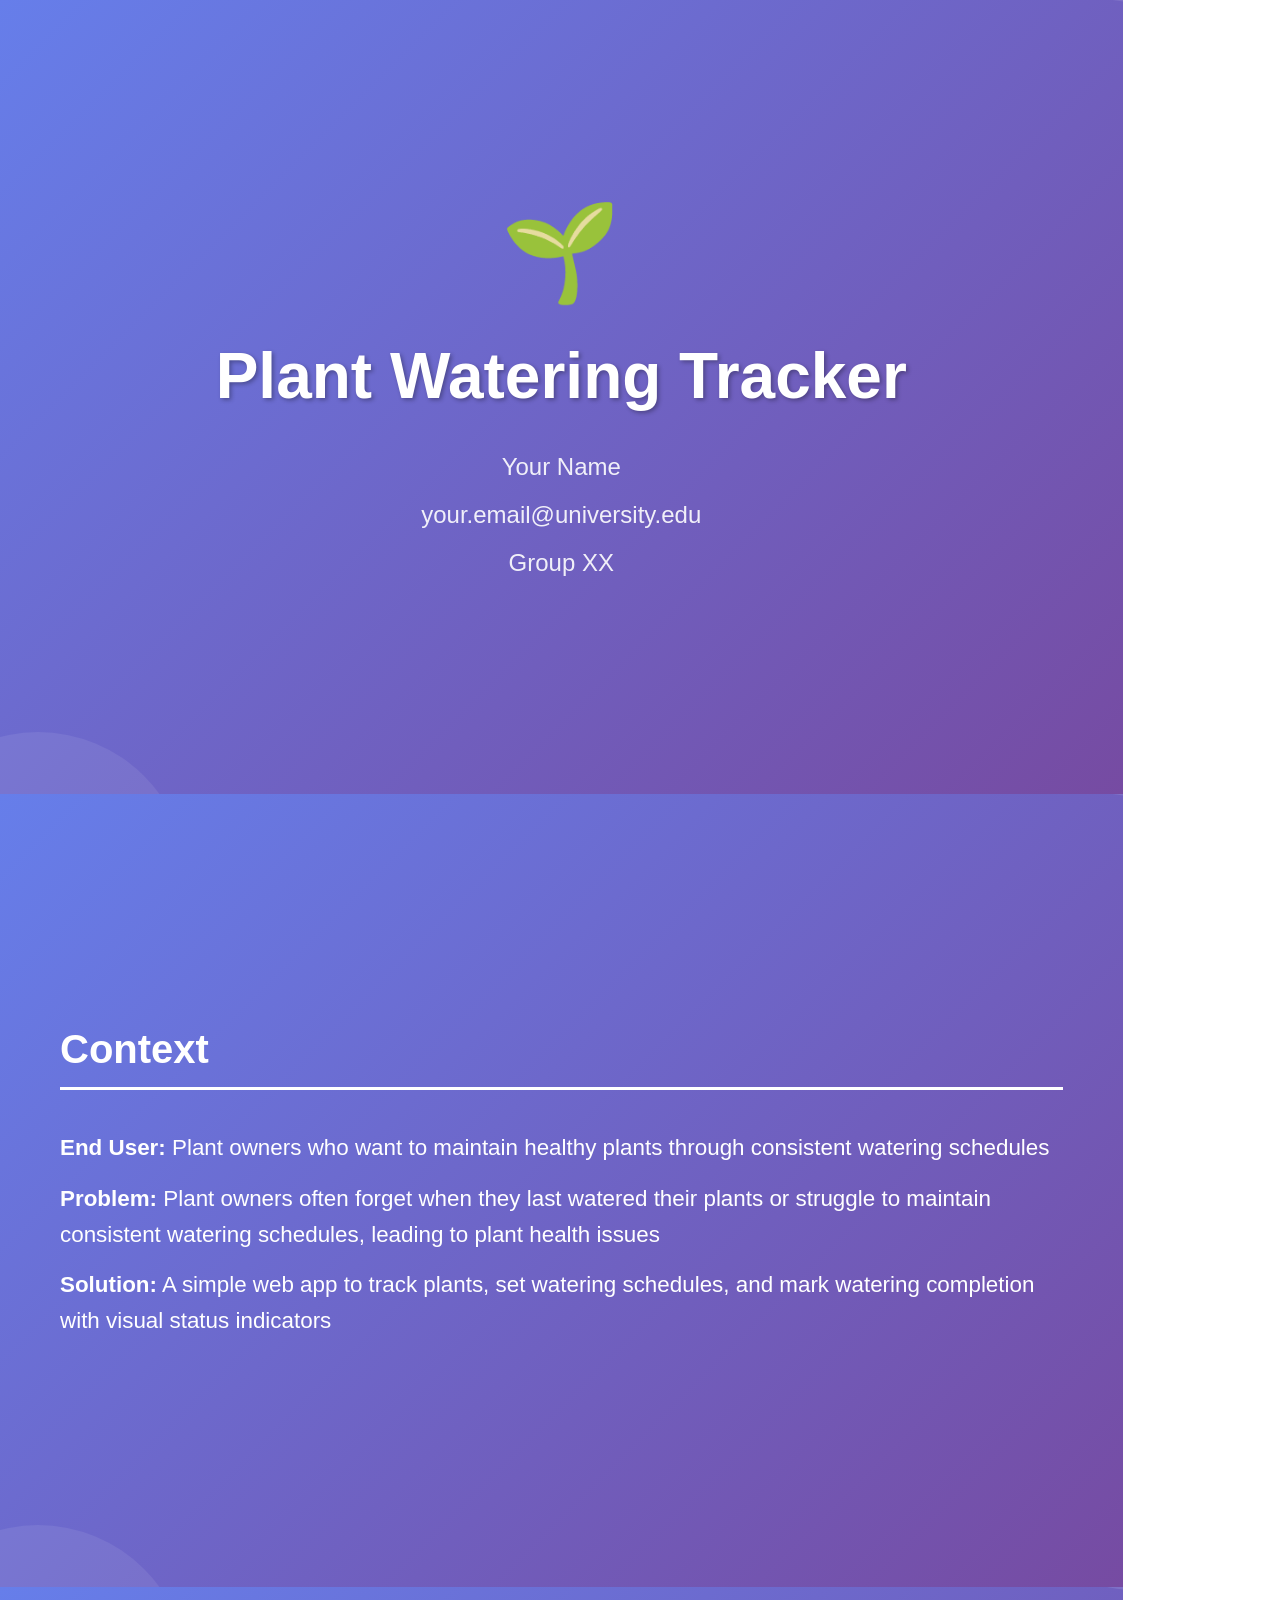
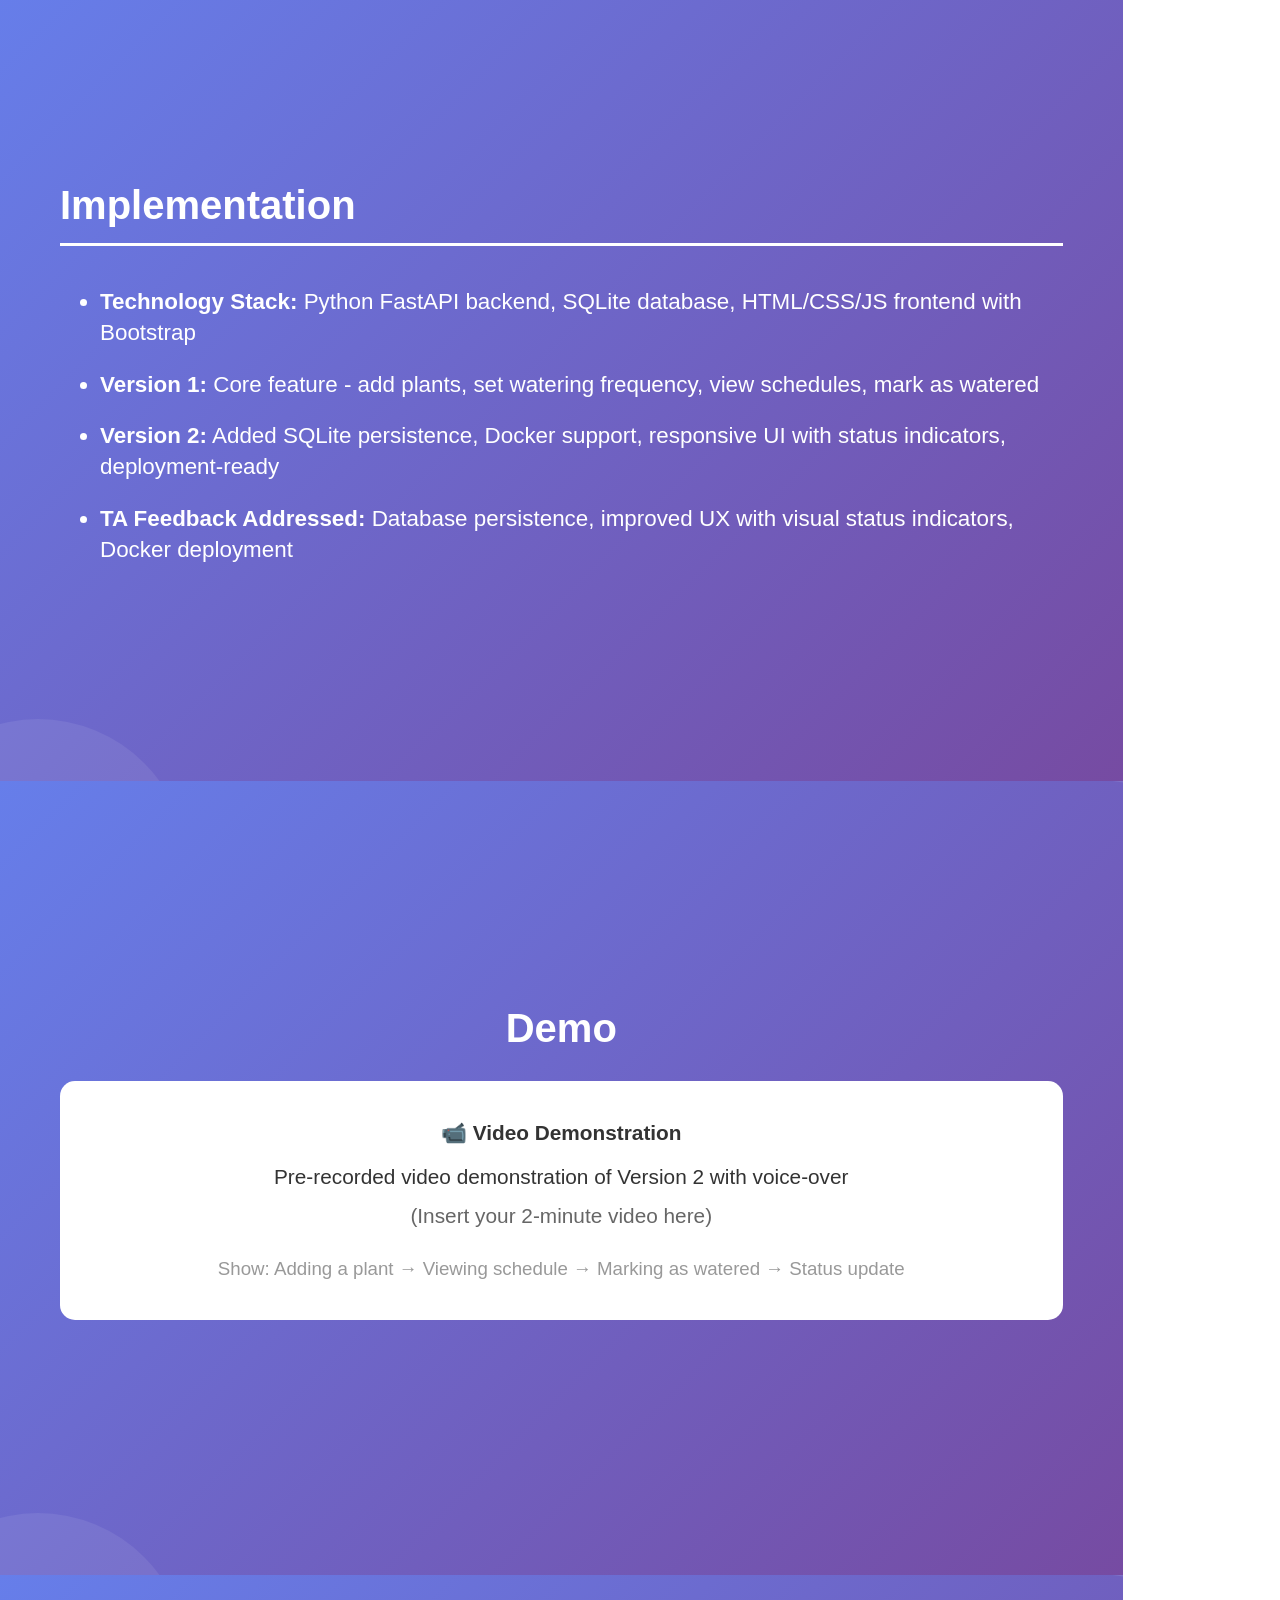
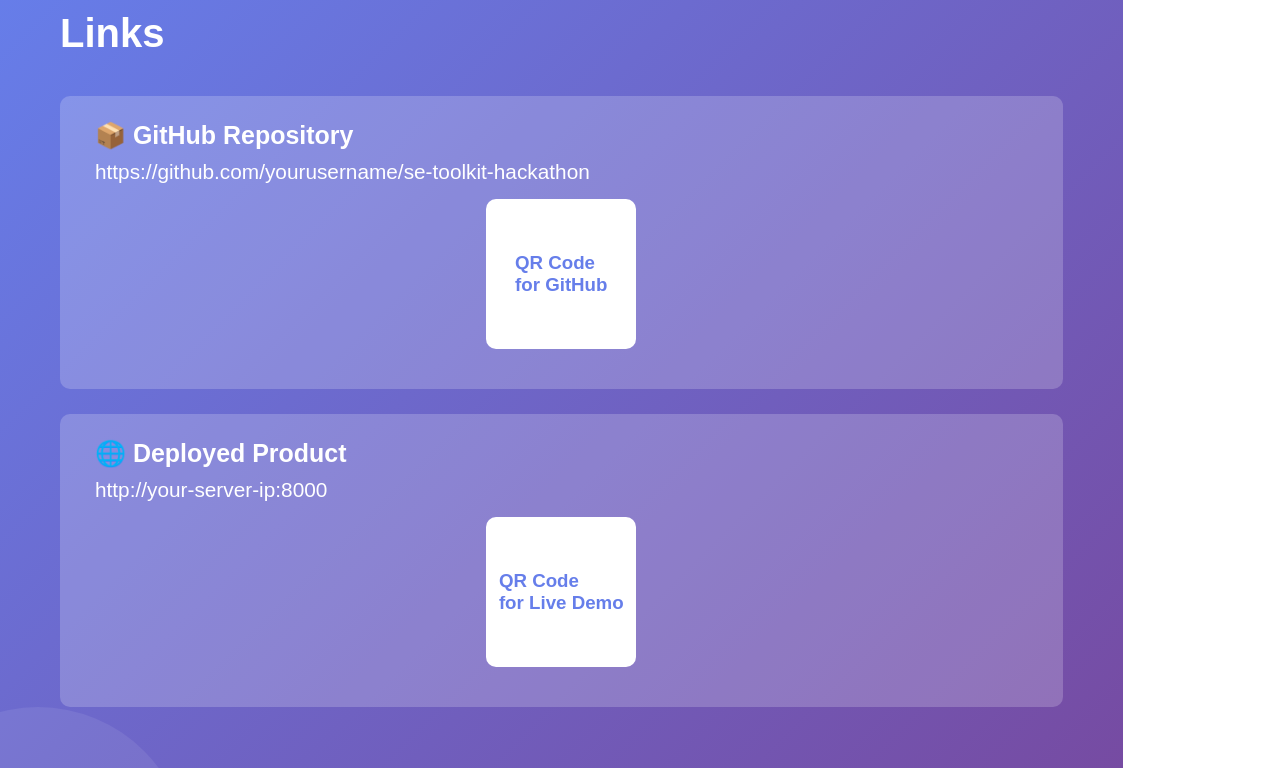
==== presentation.html @ 10abbf1f "Add Docker deployment and update README Co-authored-by: Qwen-Coder <qwen-coder@alibabacloud.com>" ====
<!DOCTYPE html>
<html lang="en">
<head>
    <meta charset="UTF-8">
    <meta name="viewport" content="width=device-width, initial-scale=1.0">
    <title>Plant Watering Tracker - Presentation</title>
    <style>
        * {
            margin: 0;
            padding: 0;
            box-sizing: border-box;
        }
        
        body {
            font-family: 'Segoe UI', Tahoma, Geneva, Verdana, sans-serif;
        }
        
        .slide {
            width: 297mm;
            height: 210mm;
            padding: 60px;
            page-break-after: always;
            display: flex;
            flex-direction: column;
            justify-content: center;
            background: linear-gradient(135deg, #667eea 0%, #764ba2 100%);
            color: white;
            position: relative;
            overflow: hidden;
        }
        
        .slide::before {
            content: '';
            position: absolute;
            top: -50%;
            right: -20%;
            width: 400px;
            height: 400px;
            background: rgba(255, 255, 255, 0.1);
            border-radius: 50%;
        }
        
        .slide::after {
            content: '';
            position: absolute;
            bottom: -30%;
            left: -10%;
            width: 300px;
            height: 300px;
            background: rgba(255, 255, 255, 0.08);
            border-radius: 50%;
        }
        
        .slide-content {
            position: relative;
            z-index: 1;
        }
        
        .title-slide {
            text-align: center;
        }
        
        .title-slide h1 {
            font-size: 4em;
            margin-bottom: 40px;
            text-shadow: 2px 2px 4px rgba(0,0,0,0.3);
        }
        
        .title-slide .icon {
            font-size: 6em;
            margin-bottom: 30px;
        }
        
        .title-slide .info {
            font-size: 1.5em;
            margin: 20px 0;
            opacity: 0.9;
        }
        
        .content-slide h2 {
            font-size: 2.5em;
            margin-bottom: 40px;
            border-bottom: 3px solid white;
            padding-bottom: 15px;
        }
        
        .content-slide ul {
            font-size: 1.4em;
            margin-left: 40px;
        }
        
        .content-slide li {
            margin: 20px 0;
            line-height: 1.4;
        }
        
        .content-slide p {
            font-size: 1.4em;
            margin: 15px 0;
            line-height: 1.6;
        }
        
        .demo-slide {
            text-align: center;
        }
        
        .demo-slide h2 {
            font-size: 2.5em;
            margin-bottom: 30px;
        }
        
        .demo-slide .demo-box {
            background: white;
            color: #333;
            padding: 40px;
            border-radius: 15px;
            margin: 30px 0;
            font-size: 1.3em;
        }
        
        .links-slide h2 {
            font-size: 2.5em;
            margin-bottom: 40px;
        }
        
        .link-item {
            background: rgba(255, 255, 255, 0.2);
            padding: 25px 35px;
            margin: 25px 0;
            border-radius: 10px;
            font-size: 1.3em;
        }
        
        .link-item strong {
            display: block;
            margin-bottom: 10px;
            font-size: 1.2em;
        }
        
        .qr-placeholder {
            width: 150px;
            height: 150px;
            background: white;
            margin: 15px auto;
            border-radius: 10px;
            display: flex;
            align-items: center;
            justify-content: center;
            color: #667eea;
            font-weight: bold;
            font-size: 0.9em;
        }
        
        @media print {
            .slide {
                page-break-after: always;
            }
        }
    </style>
</head>
<body>
    <!-- Slide 1: Title -->
    <div class="slide title-slide">
        <div class="slide-content">
            <div class="icon">🌱</div>
            <h1>Plant Watering Tracker</h1>
            <div class="info">Your Name</div>
            <div class="info">your.email@university.edu</div>
            <div class="info">Group XX</div>
        </div>
    </div>

    <!-- Slide 2: Context -->
    <div class="slide content-slide">
        <div class="slide-content">
            <h2>Context</h2>
            <p><strong>End User:</strong> Plant owners who want to maintain healthy plants through consistent watering schedules</p>
            <p><strong>Problem:</strong> Plant owners often forget when they last watered their plants or struggle to maintain consistent watering schedules, leading to plant health issues</p>
            <p><strong>Solution:</strong> A simple web app to track plants, set watering schedules, and mark watering completion with visual status indicators</p>
        </div>
    </div>

    <!-- Slide 3: Implementation -->
    <div class="slide content-slide">
        <div class="slide-content">
            <h2>Implementation</h2>
            <ul>
                <li><strong>Technology Stack:</strong> Python FastAPI backend, SQLite database, HTML/CSS/JS frontend with Bootstrap</li>
                <li><strong>Version 1:</strong> Core feature - add plants, set watering frequency, view schedules, mark as watered</li>
                <li><strong>Version 2:</strong> Added SQLite persistence, Docker support, responsive UI with status indicators, deployment-ready</li>
                <li><strong>TA Feedback Addressed:</strong> Database persistence, improved UX with visual status indicators, Docker deployment</li>
            </ul>
        </div>
    </div>

    <!-- Slide 4: Demo -->
    <div class="slide demo-slide">
        <div class="slide-content">
            <h2>Demo</h2>
            <div class="demo-box">
                <p><strong>📹 Video Demonstration</strong></p>
                <p style="margin-top: 20px;">Pre-recorded video demonstration of Version 2 with voice-over</p>
                <p style="margin-top: 15px; color: #666;">(Insert your 2-minute video here)</p>
                <p style="margin-top: 30px; font-size: 0.9em; color: #999;">Show: Adding a plant → Viewing schedule → Marking as watered → Status update</p>
            </div>
        </div>
    </div>

    <!-- Slide 5: Links -->
    <div class="slide links-slide">
        <div class="slide-content">
            <h2>Links</h2>
            <div class="link-item">
                <strong>📦 GitHub Repository</strong>
                <p>https://github.com/yourusername/se-toolkit-hackathon</p>
                <div class="qr-placeholder">QR Code<br>for GitHub</div>
            </div>
            <div class="link-item">
                <strong>🌐 Deployed Product</strong>
                <p>http://your-server-ip:8000</p>
                <div class="qr-placeholder">QR Code<br>for Live Demo</div>
            </div>
        </div>
    </div>

    <script>
        // Print instructions
        console.log('To create PDF: Press Ctrl+P (or Cmd+P on Mac) and select "Save as PDF" as the destination');
    </script>
</body>
</html>
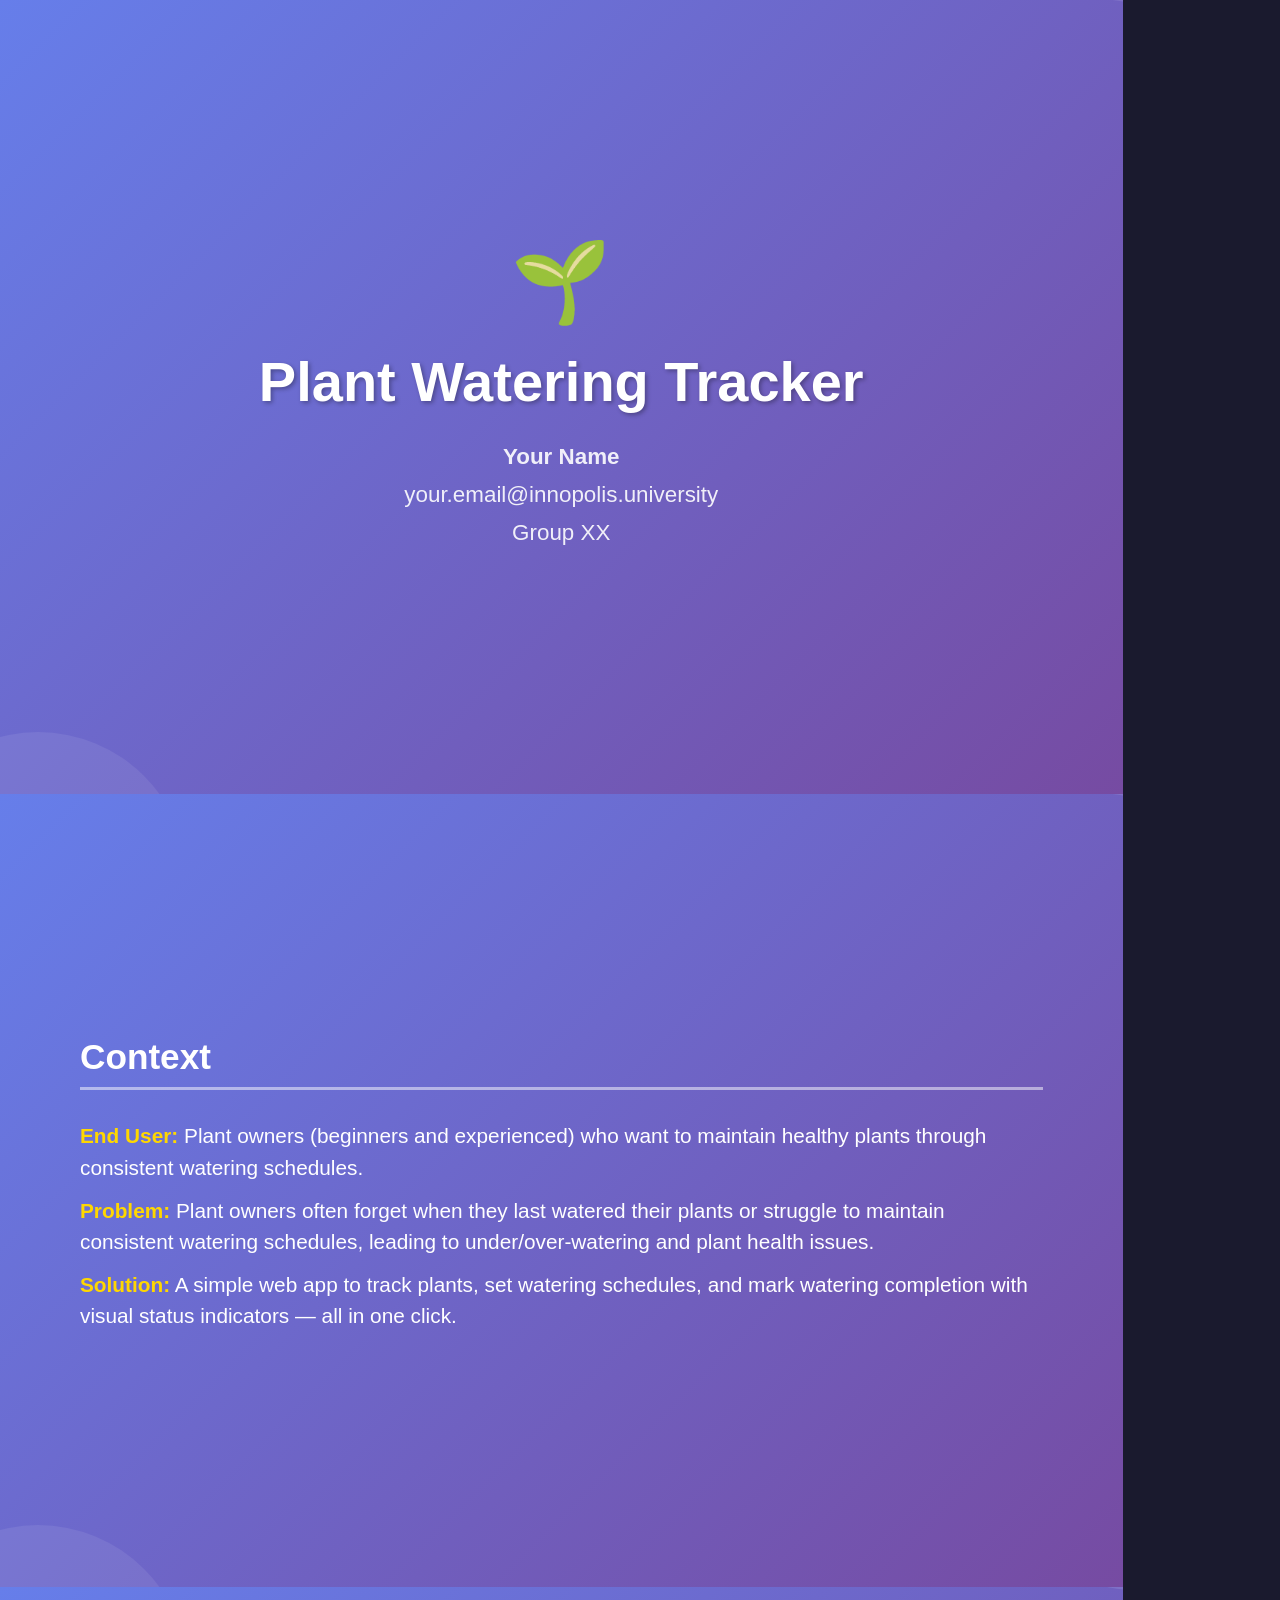
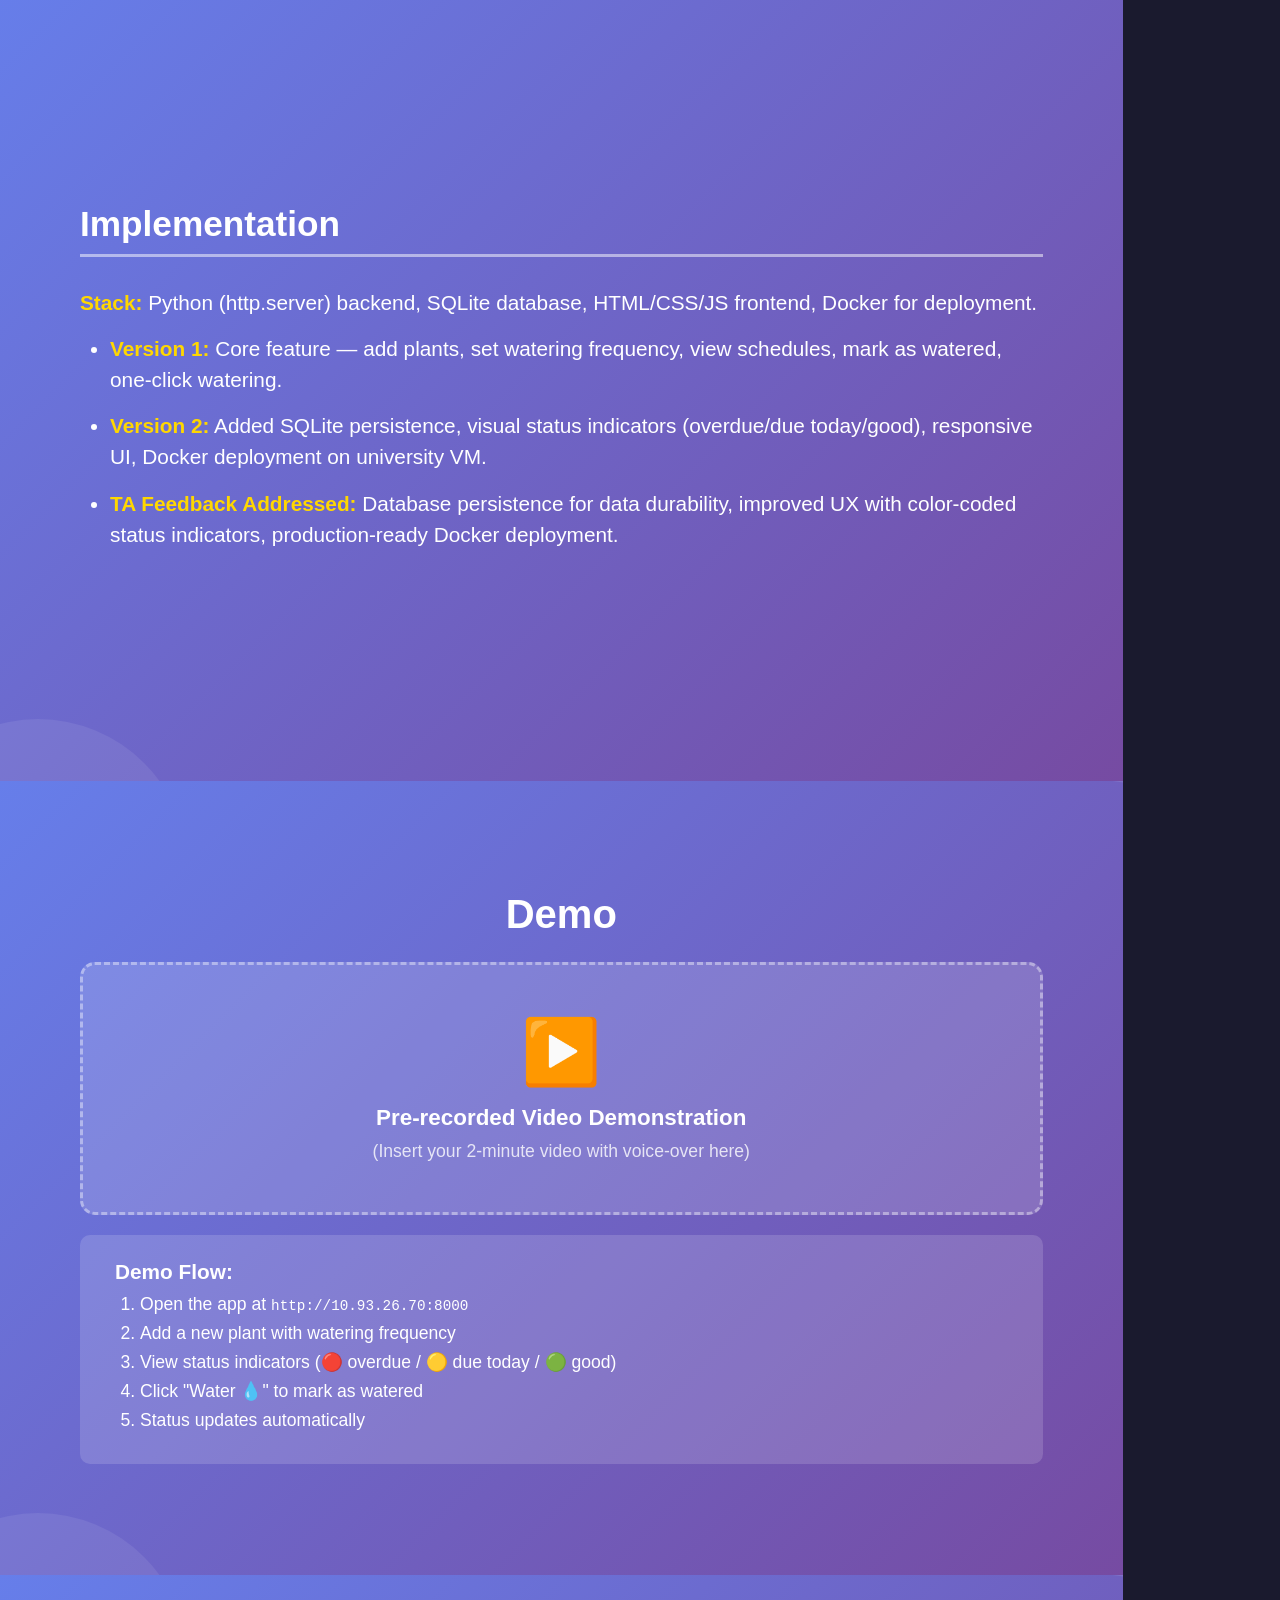
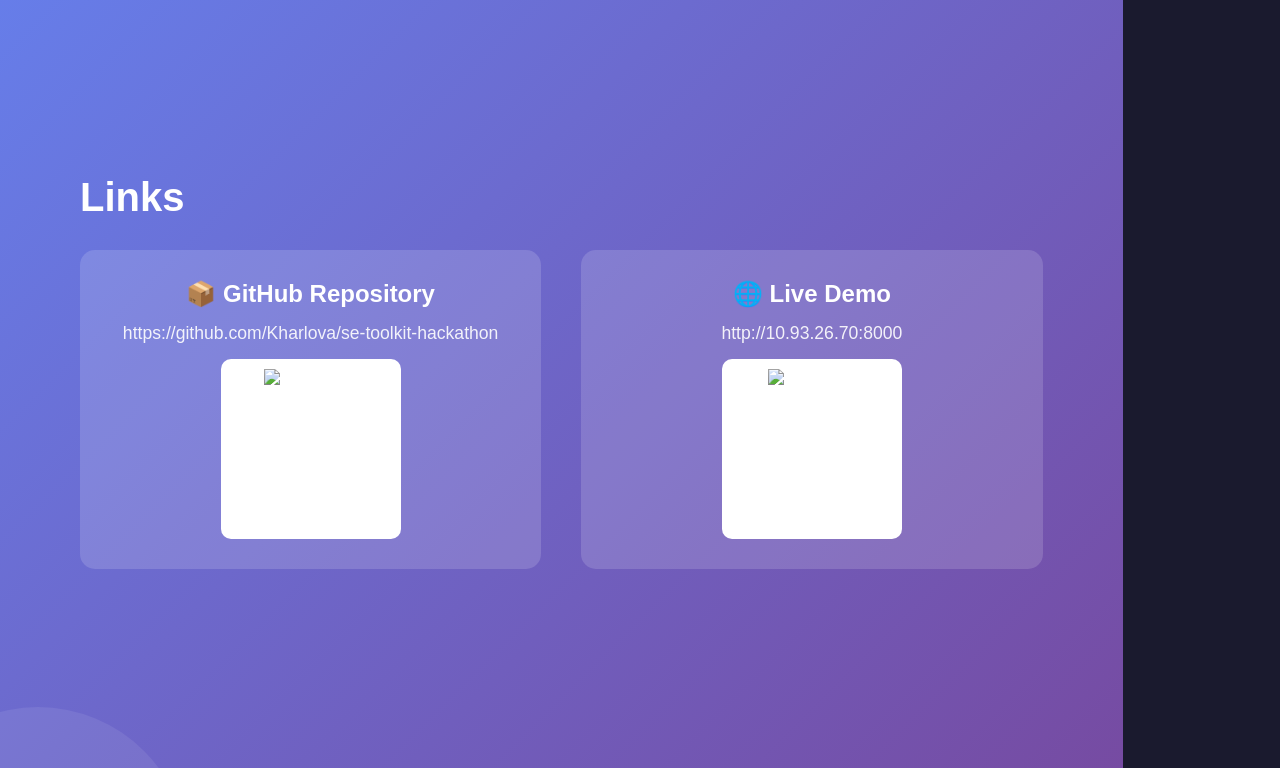
==== commit 6b84e3e7: "Update presentation: add real links, QR codes, improved content Co-authored-by: Qwen-Coder <qwen-cod" ====
--- a/presentation.html
+++ b/presentation.html
@@ -10,15 +10,16 @@
             padding: 0;
             box-sizing: border-box;
         }
-        
+
         body {
             font-family: 'Segoe UI', Tahoma, Geneva, Verdana, sans-serif;
-        }
-        
+            background: #1a1a2e;
+        }
+
         .slide {
             width: 297mm;
             height: 210mm;
-            padding: 60px;
+            padding: 60px 80px;
             page-break-after: always;
             display: flex;
             flex-direction: column;
@@ -28,7 +29,7 @@
             position: relative;
             overflow: hidden;
         }
-        
+
         .slide::before {
             content: '';
             position: absolute;
@@ -39,7 +40,7 @@
             background: rgba(255, 255, 255, 0.1);
             border-radius: 50%;
         }
-        
+
         .slide::after {
             content: '';
             position: absolute;
@@ -50,110 +51,158 @@
             background: rgba(255, 255, 255, 0.08);
             border-radius: 50%;
         }
-        
+
         .slide-content {
             position: relative;
             z-index: 1;
         }
-        
+
+        /* Slide 1: Title */
         .title-slide {
             text-align: center;
         }
-        
+
+        .title-slide .icon {
+            font-size: 5em;
+            margin-bottom: 20px;
+        }
+
         .title-slide h1 {
-            font-size: 4em;
-            margin-bottom: 40px;
+            font-size: 3.5em;
+            margin-bottom: 30px;
             text-shadow: 2px 2px 4px rgba(0,0,0,0.3);
         }
-        
-        .title-slide .icon {
-            font-size: 6em;
+
+        .title-slide .info {
+            font-size: 1.4em;
+            margin: 12px 0;
+            opacity: 0.9;
+        }
+
+        /* Slide 2-3: Content */
+        .content-slide h2 {
+            font-size: 2.2em;
             margin-bottom: 30px;
-        }
-        
-        .title-slide .info {
-            font-size: 1.5em;
-            margin: 20px 0;
-            opacity: 0.9;
-        }
-        
-        .content-slide h2 {
-            font-size: 2.5em;
-            margin-bottom: 40px;
-            border-bottom: 3px solid white;
-            padding-bottom: 15px;
-        }
-        
+            border-bottom: 3px solid rgba(255,255,255,0.5);
+            padding-bottom: 10px;
+        }
+
+        .content-slide p, .content-slide li {
+            font-size: 1.3em;
+            line-height: 1.5;
+            margin: 12px 0;
+        }
+
         .content-slide ul {
-            font-size: 1.4em;
-            margin-left: 40px;
-        }
-        
+            margin-left: 30px;
+        }
+
         .content-slide li {
-            margin: 20px 0;
-            line-height: 1.4;
-        }
-        
-        .content-slide p {
-            font-size: 1.4em;
             margin: 15px 0;
-            line-height: 1.6;
-        }
-        
+        }
+
+        .content-slide strong {
+            color: #ffd700;
+        }
+
+        /* Slide 4: Demo */
         .demo-slide {
             text-align: center;
         }
-        
+
         .demo-slide h2 {
             font-size: 2.5em;
-            margin-bottom: 30px;
-        }
-        
-        .demo-slide .demo-box {
-            background: white;
-            color: #333;
-            padding: 40px;
+            margin-bottom: 25px;
+        }
+
+        .demo-slide .video-placeholder {
+            background: rgba(255, 255, 255, 0.15);
+            border: 3px dashed rgba(255, 255, 255, 0.4);
+            padding: 50px;
             border-radius: 15px;
-            margin: 30px 0;
+            margin: 20px 0;
+        }
+
+        .demo-slide .video-placeholder .play-icon {
+            font-size: 4em;
+            margin-bottom: 15px;
+        }
+
+        .demo-slide .steps {
+            background: rgba(255, 255, 255, 0.15);
+            padding: 25px 35px;
+            border-radius: 10px;
+            margin-top: 20px;
+            text-align: left;
+        }
+
+        .demo-slide .steps h3 {
             font-size: 1.3em;
-        }
-        
+            margin-bottom: 10px;
+        }
+
+        .demo-slide .steps ol {
+            margin-left: 25px;
+            font-size: 1.1em;
+        }
+
+        .demo-slide .steps li {
+            margin: 8px 0;
+        }
+
+        /* Slide 5: Links */
         .links-slide h2 {
             font-size: 2.5em;
-            margin-bottom: 40px;
-        }
-        
+            margin-bottom: 30px;
+        }
+
+        .links-grid {
+            display: flex;
+            gap: 40px;
+            justify-content: center;
+        }
+
         .link-item {
-            background: rgba(255, 255, 255, 0.2);
-            padding: 25px 35px;
-            margin: 25px 0;
+            flex: 1;
+            background: rgba(255, 255, 255, 0.15);
+            padding: 30px;
+            border-radius: 15px;
+            text-align: center;
+        }
+
+        .link-item h3 {
+            font-size: 1.5em;
+            margin-bottom: 15px;
+        }
+
+        .link-item .url {
+            font-size: 1.1em;
+            word-break: break-all;
+            margin-bottom: 15px;
+            opacity: 0.9;
+        }
+
+        .link-item .qr-code {
+            width: 180px;
+            height: 180px;
+            background: white;
+            margin: 0 auto;
             border-radius: 10px;
-            font-size: 1.3em;
-        }
-        
-        .link-item strong {
-            display: block;
-            margin-bottom: 10px;
-            font-size: 1.2em;
-        }
-        
-        .qr-placeholder {
-            width: 150px;
-            height: 150px;
-            background: white;
-            margin: 15px auto;
-            border-radius: 10px;
-            display: flex;
-            align-items: center;
-            justify-content: center;
-            color: #667eea;
-            font-weight: bold;
-            font-size: 0.9em;
-        }
-        
+            padding: 10px;
+        }
+
+        .link-item .qr-code img {
+            width: 100%;
+            height: 100%;
+            object-fit: contain;
+        }
+
         @media print {
             .slide {
                 page-break-after: always;
+            }
+            body {
+                background: white;
             }
         }
     </style>
@@ -164,8 +213,8 @@
         <div class="slide-content">
             <div class="icon">🌱</div>
             <h1>Plant Watering Tracker</h1>
-            <div class="info">Your Name</div>
-            <div class="info">your.email@university.edu</div>
+            <div class="info"><strong>Your Name</strong></div>
+            <div class="info">your.email@innopolis.university</div>
             <div class="info">Group XX</div>
         </div>
     </div>
@@ -174,9 +223,9 @@
     <div class="slide content-slide">
         <div class="slide-content">
             <h2>Context</h2>
-            <p><strong>End User:</strong> Plant owners who want to maintain healthy plants through consistent watering schedules</p>
-            <p><strong>Problem:</strong> Plant owners often forget when they last watered their plants or struggle to maintain consistent watering schedules, leading to plant health issues</p>
-            <p><strong>Solution:</strong> A simple web app to track plants, set watering schedules, and mark watering completion with visual status indicators</p>
+            <p><strong>End User:</strong> Plant owners (beginners and experienced) who want to maintain healthy plants through consistent watering schedules.</p>
+            <p><strong>Problem:</strong> Plant owners often forget when they last watered their plants or struggle to maintain consistent watering schedules, leading to under/over-watering and plant health issues.</p>
+            <p><strong>Solution:</strong> A simple web app to track plants, set watering schedules, and mark watering completion with visual status indicators — all in one click.</p>
         </div>
     </div>
 
@@ -184,11 +233,11 @@
     <div class="slide content-slide">
         <div class="slide-content">
             <h2>Implementation</h2>
+            <p><strong>Stack:</strong> Python (http.server) backend, SQLite database, HTML/CSS/JS frontend, Docker for deployment.</p>
             <ul>
-                <li><strong>Technology Stack:</strong> Python FastAPI backend, SQLite database, HTML/CSS/JS frontend with Bootstrap</li>
-                <li><strong>Version 1:</strong> Core feature - add plants, set watering frequency, view schedules, mark as watered</li>
-                <li><strong>Version 2:</strong> Added SQLite persistence, Docker support, responsive UI with status indicators, deployment-ready</li>
-                <li><strong>TA Feedback Addressed:</strong> Database persistence, improved UX with visual status indicators, Docker deployment</li>
+                <li><strong>Version 1:</strong> Core feature — add plants, set watering frequency, view schedules, mark as watered, one-click watering.</li>
+                <li><strong>Version 2:</strong> Added SQLite persistence, visual status indicators (overdue/due today/good), responsive UI, Docker deployment on university VM.</li>
+                <li><strong>TA Feedback Addressed:</strong> Database persistence for data durability, improved UX with color-coded status indicators, production-ready Docker deployment.</li>
             </ul>
         </div>
     </div>
@@ -197,11 +246,20 @@
     <div class="slide demo-slide">
         <div class="slide-content">
             <h2>Demo</h2>
-            <div class="demo-box">
-                <p><strong>📹 Video Demonstration</strong></p>
-                <p style="margin-top: 20px;">Pre-recorded video demonstration of Version 2 with voice-over</p>
-                <p style="margin-top: 15px; color: #666;">(Insert your 2-minute video here)</p>
-                <p style="margin-top: 30px; font-size: 0.9em; color: #999;">Show: Adding a plant → Viewing schedule → Marking as watered → Status update</p>
+            <div class="video-placeholder">
+                <div class="play-icon">▶️</div>
+                <p style="font-size: 1.4em;"><strong>Pre-recorded Video Demonstration</strong></p>
+                <p style="margin-top: 10px; font-size: 1.1em; opacity: 0.8;">(Insert your 2-minute video with voice-over here)</p>
+            </div>
+            <div class="steps">
+                <h3>Demo Flow:</h3>
+                <ol>
+                    <li>Open the app at <code>http://10.93.26.70:8000</code></li>
+                    <li>Add a new plant with watering frequency</li>
+                    <li>View status indicators (🔴 overdue / 🟡 due today / 🟢 good)</li>
+                    <li>Click "Water 💧" to mark as watered</li>
+                    <li>Status updates automatically</li>
+                </ol>
             </div>
         </div>
     </div>
@@ -210,21 +268,26 @@
     <div class="slide links-slide">
         <div class="slide-content">
             <h2>Links</h2>
-            <div class="link-item">
-                <strong>📦 GitHub Repository</strong>
-                <p>https://github.com/yourusername/se-toolkit-hackathon</p>
-                <div class="qr-placeholder">QR Code<br>for GitHub</div>
+            <div class="links-grid">
+                <div class="link-item">
+                    <h3>📦 GitHub Repository</h3>
+                    <div class="url">https://github.com/Kharlova/se-toolkit-hackathon</div>
+                    <div class="qr-code">
+                        <img src="https://api.qrserver.com/v1/create-qr-code/?size=180x180&data=https://github.com/Kharlova/se-toolkit-hackathon" alt="GitHub QR">
+                    </div>
+                </div>
+                <div class="link-item">
+                    <h3>🌐 Live Demo</h3>
+                    <div class="url">http://10.93.26.70:8000</div>
+                    <div class="qr-code">
+                        <img src="https://api.qrserver.com/v1/create-qr-code/?size=180x180&data=http://10.93.26.70:8000" alt="Demo QR">
+                    </div>
+                </div>
             </div>
-            <div class="link-item">
-                <strong>🌐 Deployed Product</strong>
-                <p>http://your-server-ip:8000</p>
-                <div class="qr-placeholder">QR Code<br>for Live Demo</div>
-            </div>
         </div>
     </div>
 
     <script>
-        // Print instructions
         console.log('To create PDF: Press Ctrl+P (or Cmd+P on Mac) and select "Save as PDF" as the destination');
     </script>
 </body>
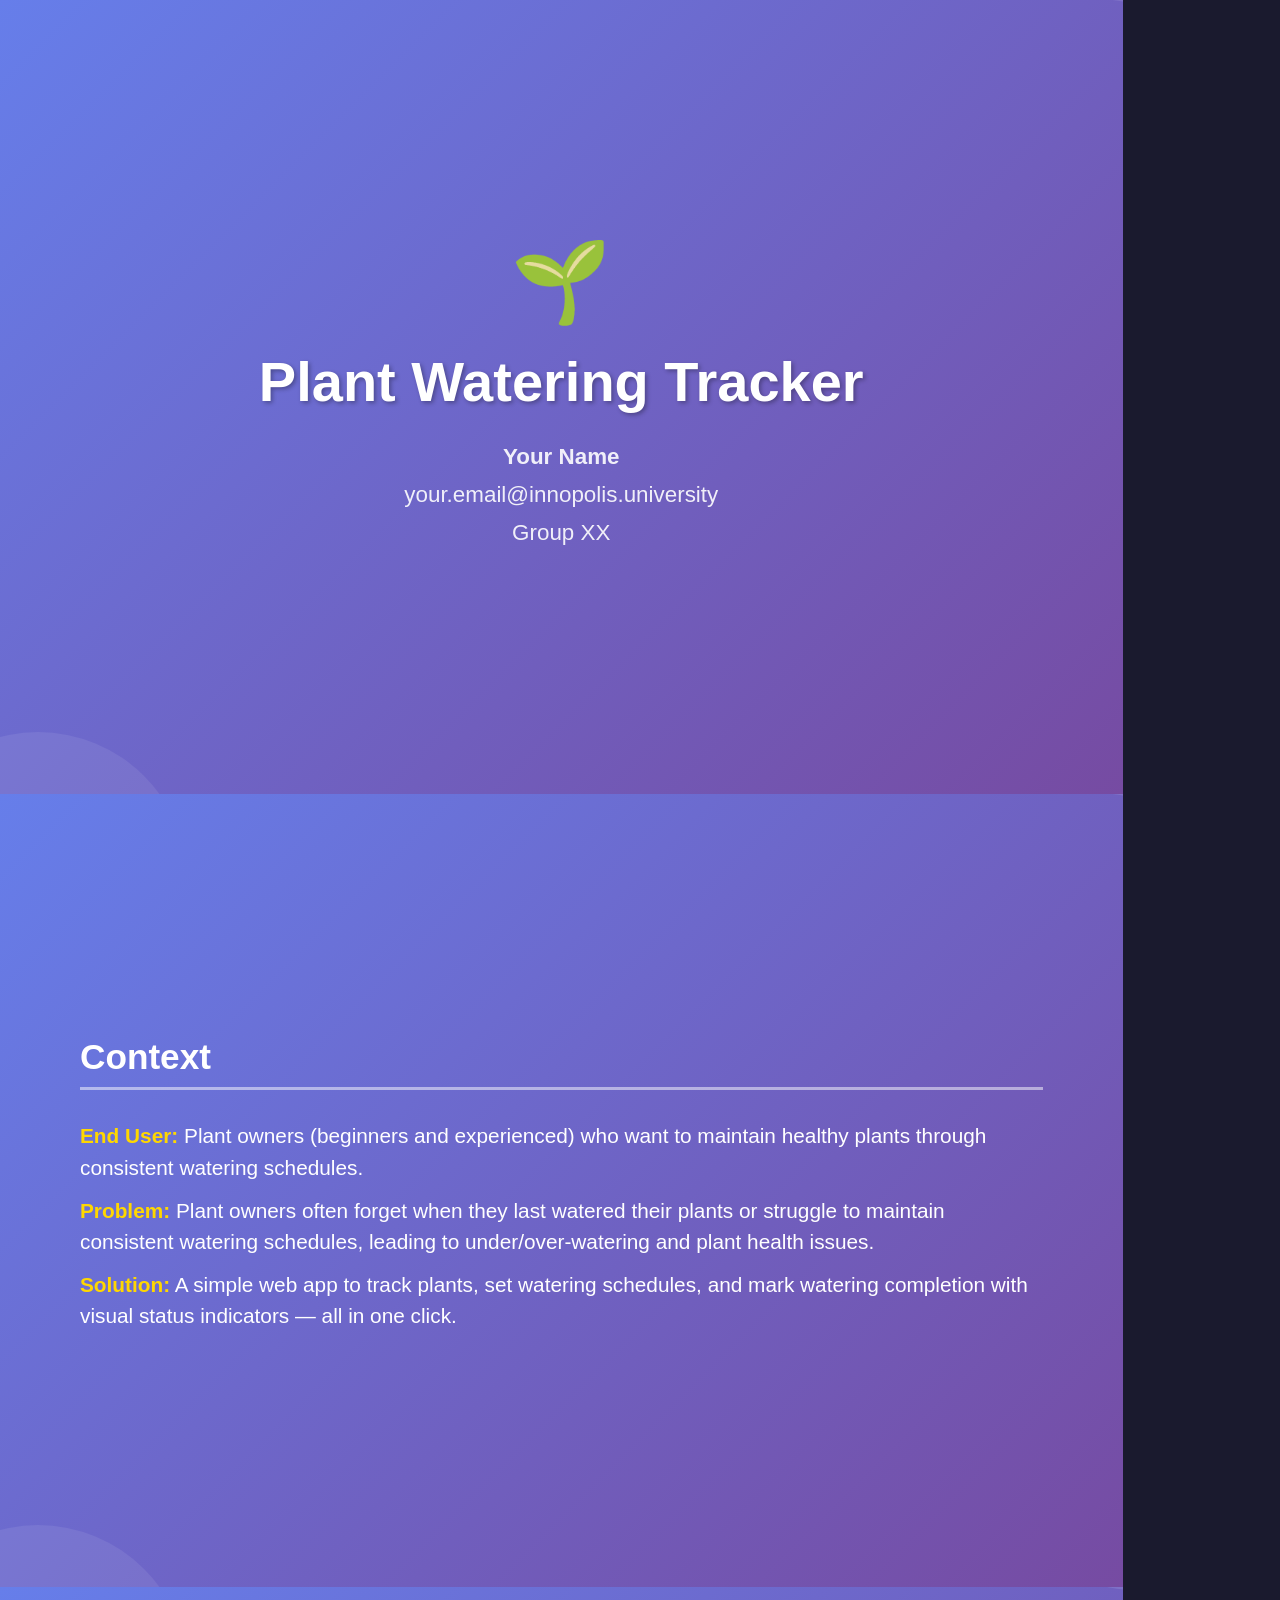
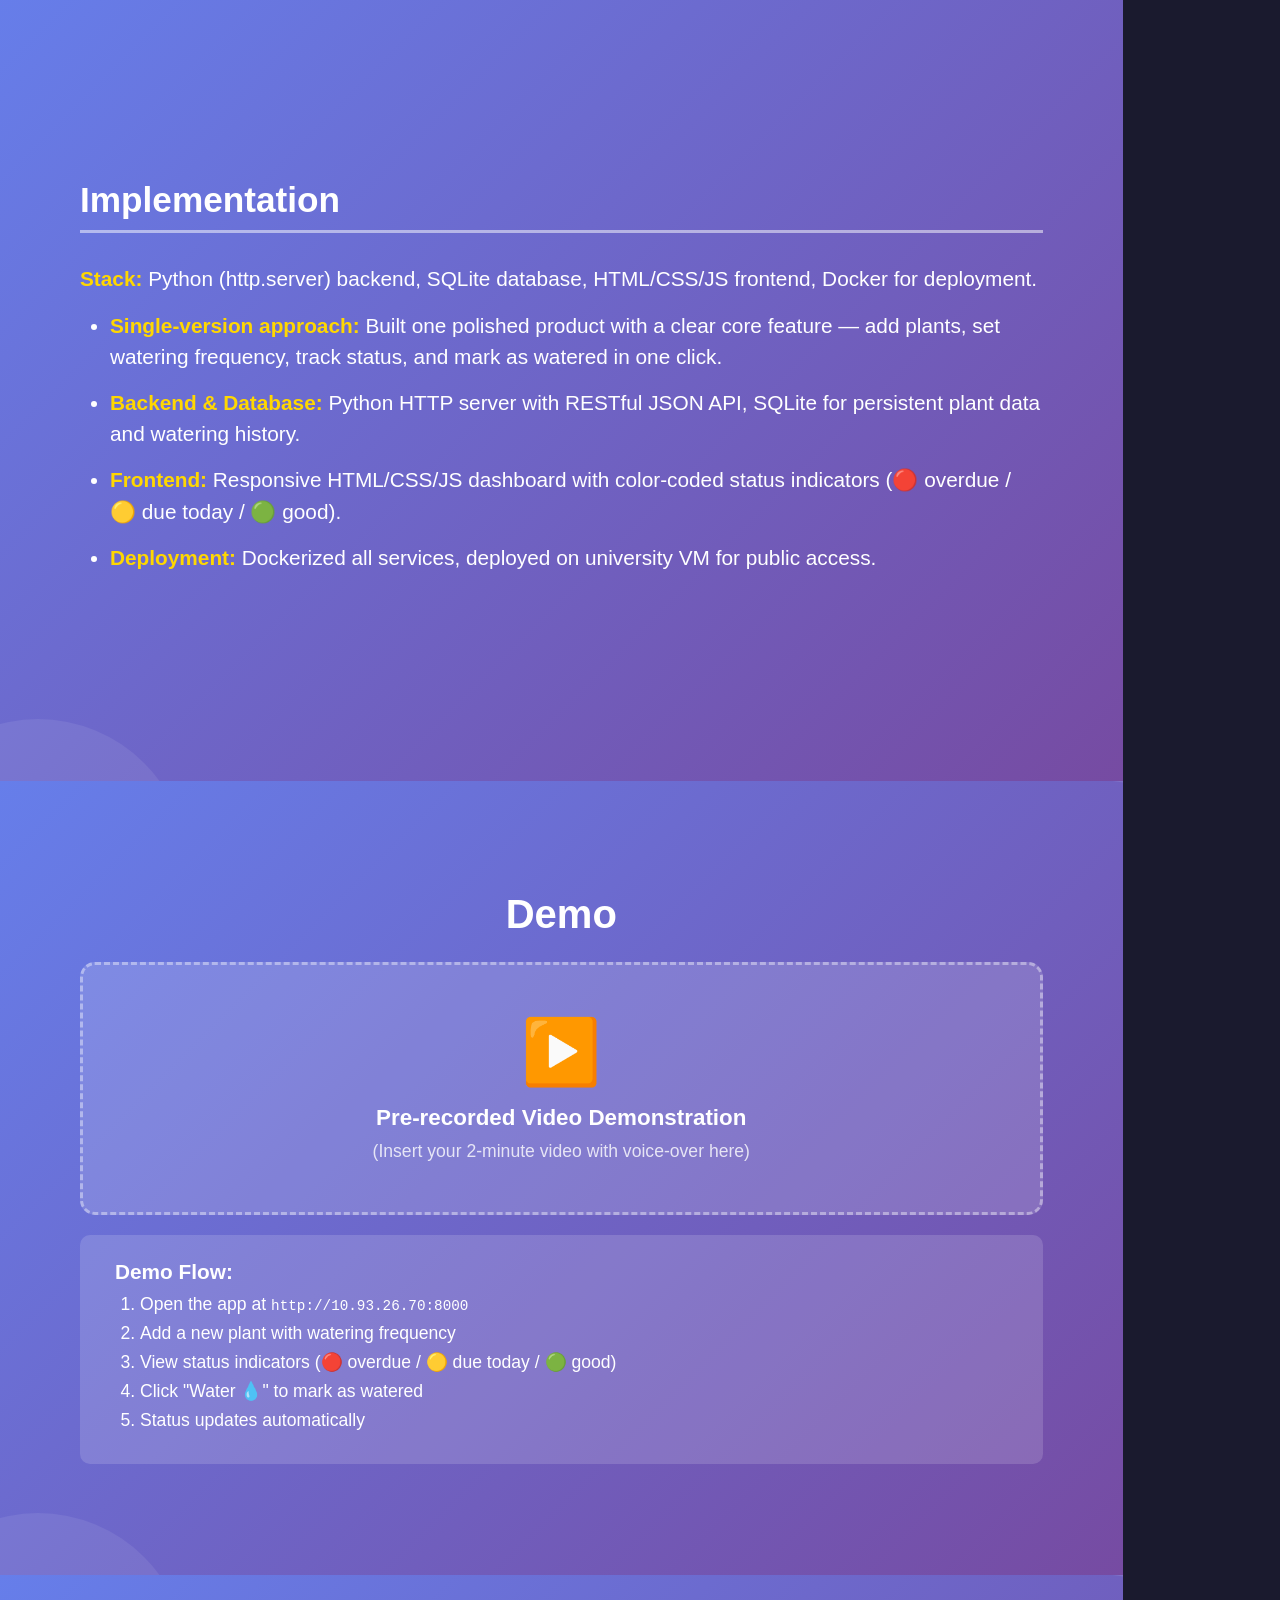
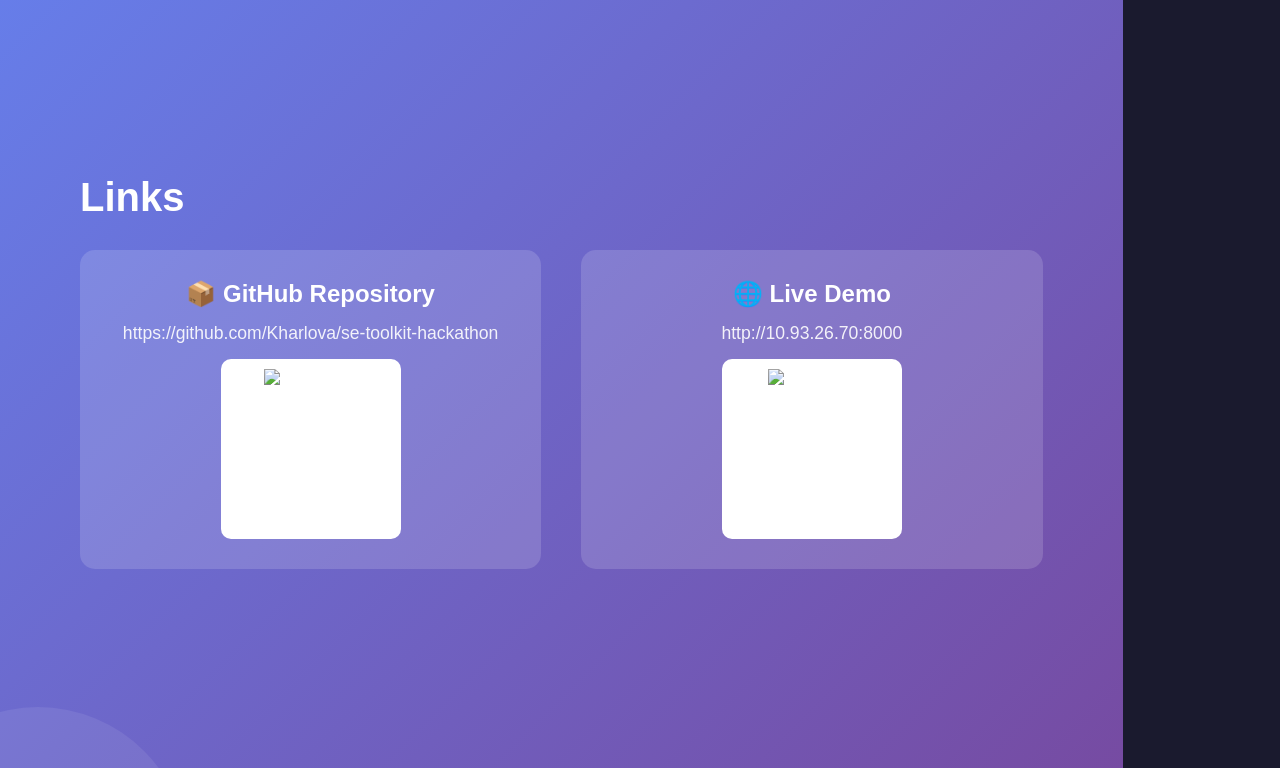
==== commit c526985a: "Update presentation: replace TA feedback with single-version approach Co-authored-by: Qwen-Coder <qw" ====
--- a/presentation.html
+++ b/presentation.html
@@ -235,9 +235,10 @@
             <h2>Implementation</h2>
             <p><strong>Stack:</strong> Python (http.server) backend, SQLite database, HTML/CSS/JS frontend, Docker for deployment.</p>
             <ul>
-                <li><strong>Version 1:</strong> Core feature — add plants, set watering frequency, view schedules, mark as watered, one-click watering.</li>
-                <li><strong>Version 2:</strong> Added SQLite persistence, visual status indicators (overdue/due today/good), responsive UI, Docker deployment on university VM.</li>
-                <li><strong>TA Feedback Addressed:</strong> Database persistence for data durability, improved UX with color-coded status indicators, production-ready Docker deployment.</li>
+                <li><strong>Single-version approach:</strong> Built one polished product with a clear core feature — add plants, set watering frequency, track status, and mark as watered in one click.</li>
+                <li><strong>Backend & Database:</strong> Python HTTP server with RESTful JSON API, SQLite for persistent plant data and watering history.</li>
+                <li><strong>Frontend:</strong> Responsive HTML/CSS/JS dashboard with color-coded status indicators (🔴 overdue / 🟡 due today / 🟢 good).</li>
+                <li><strong>Deployment:</strong> Dockerized all services, deployed on university VM for public access.</li>
             </ul>
         </div>
     </div>
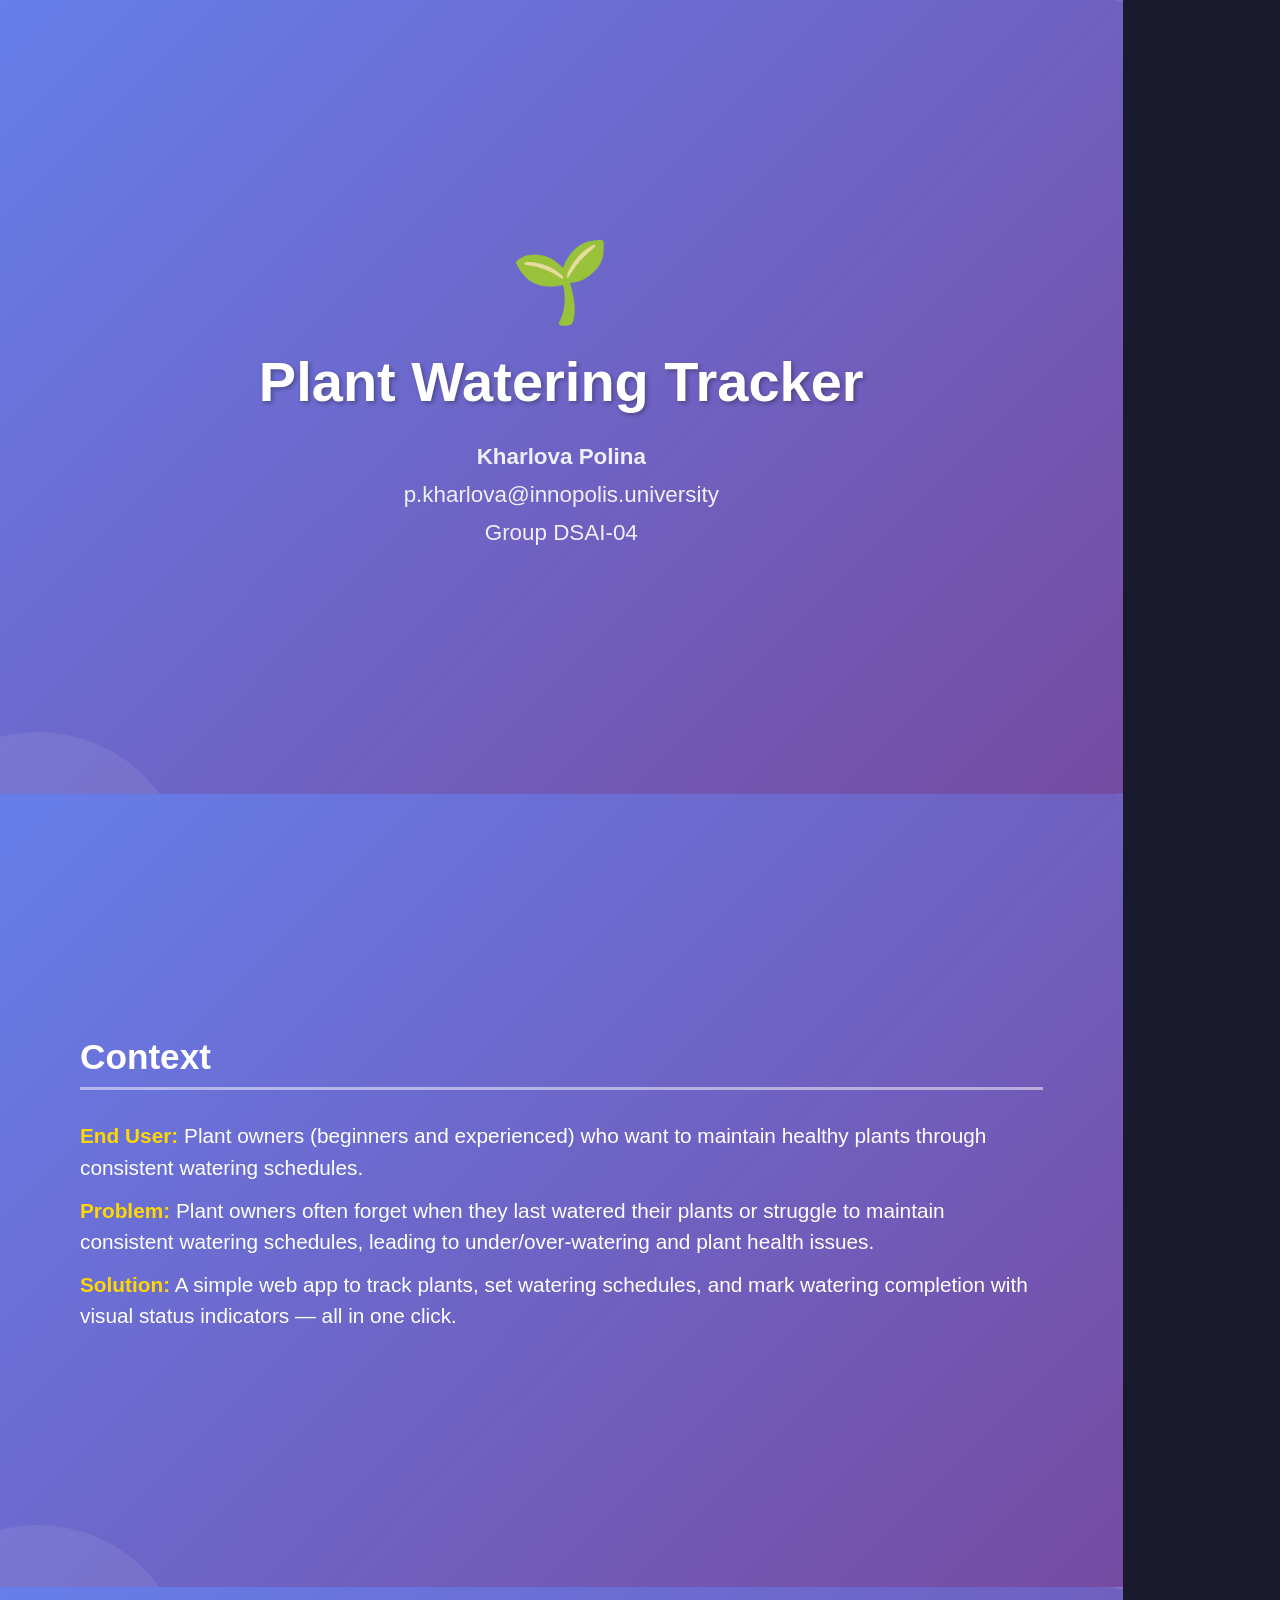
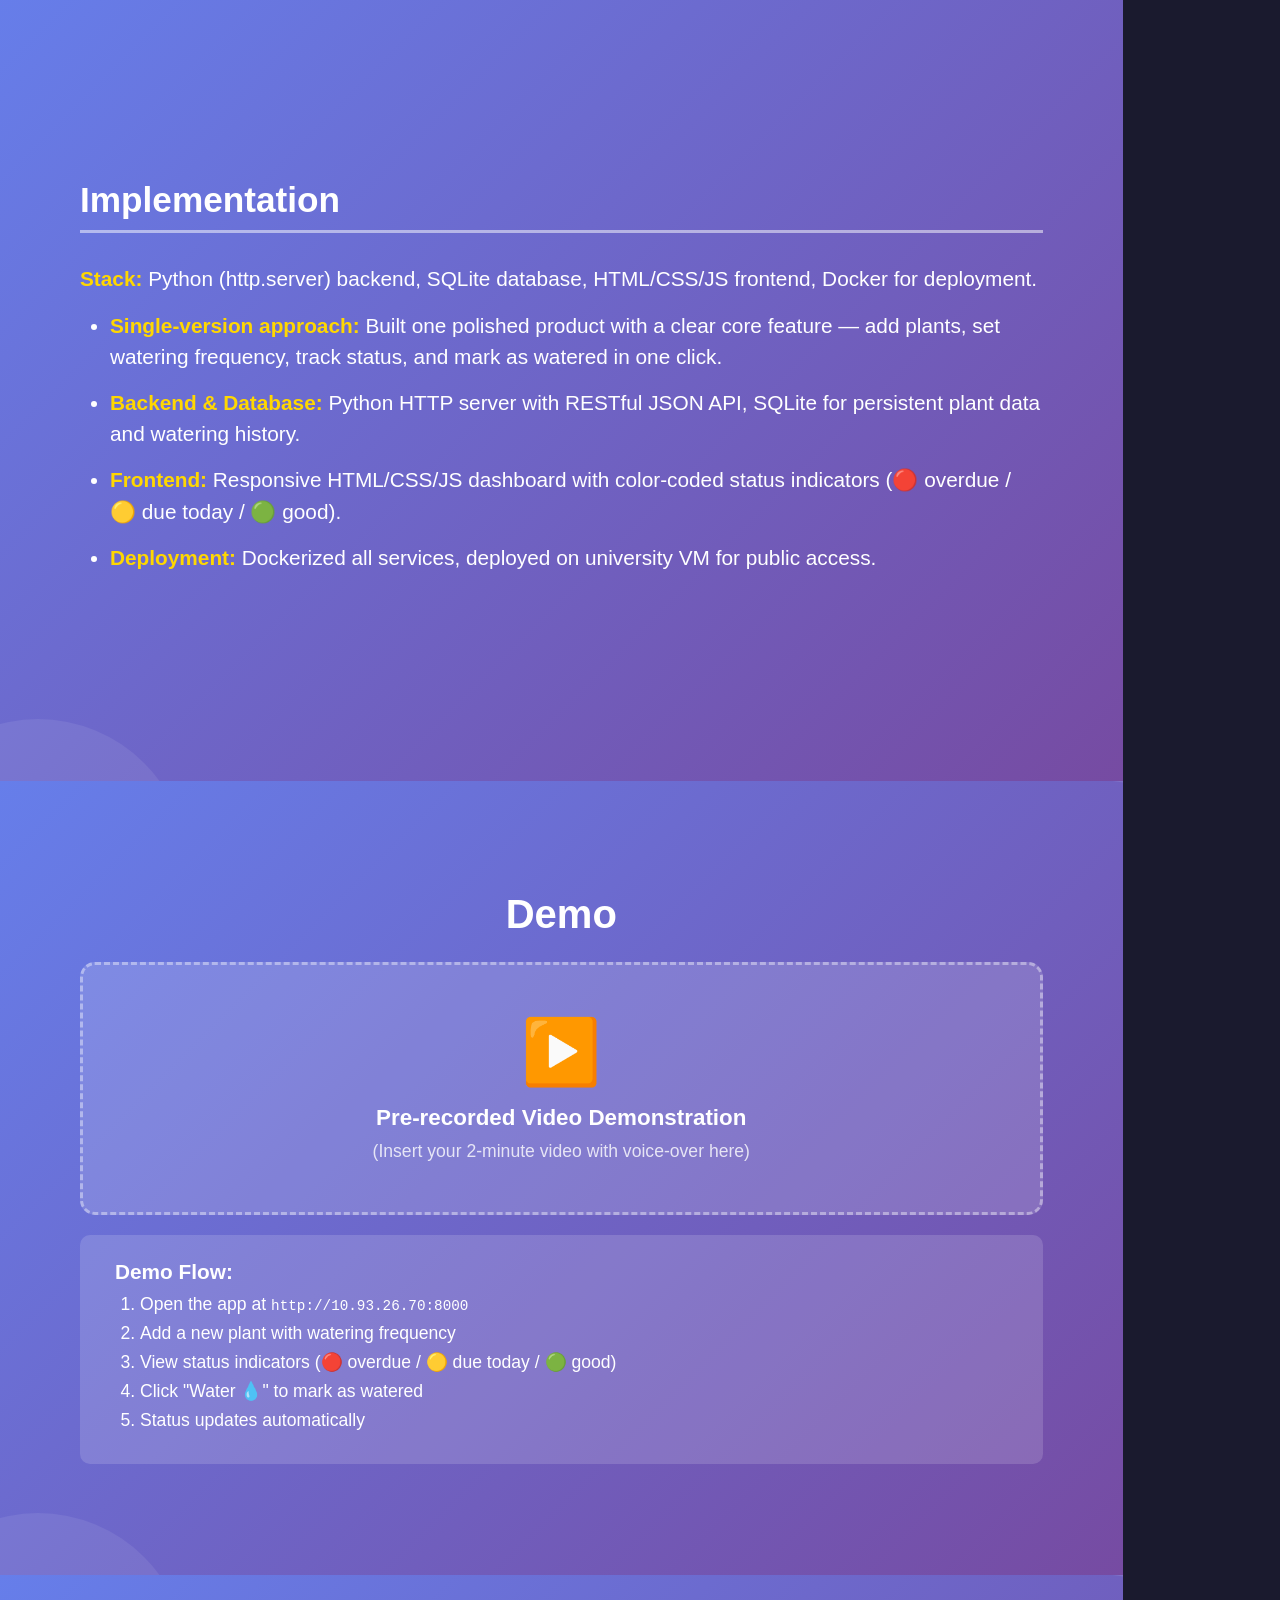
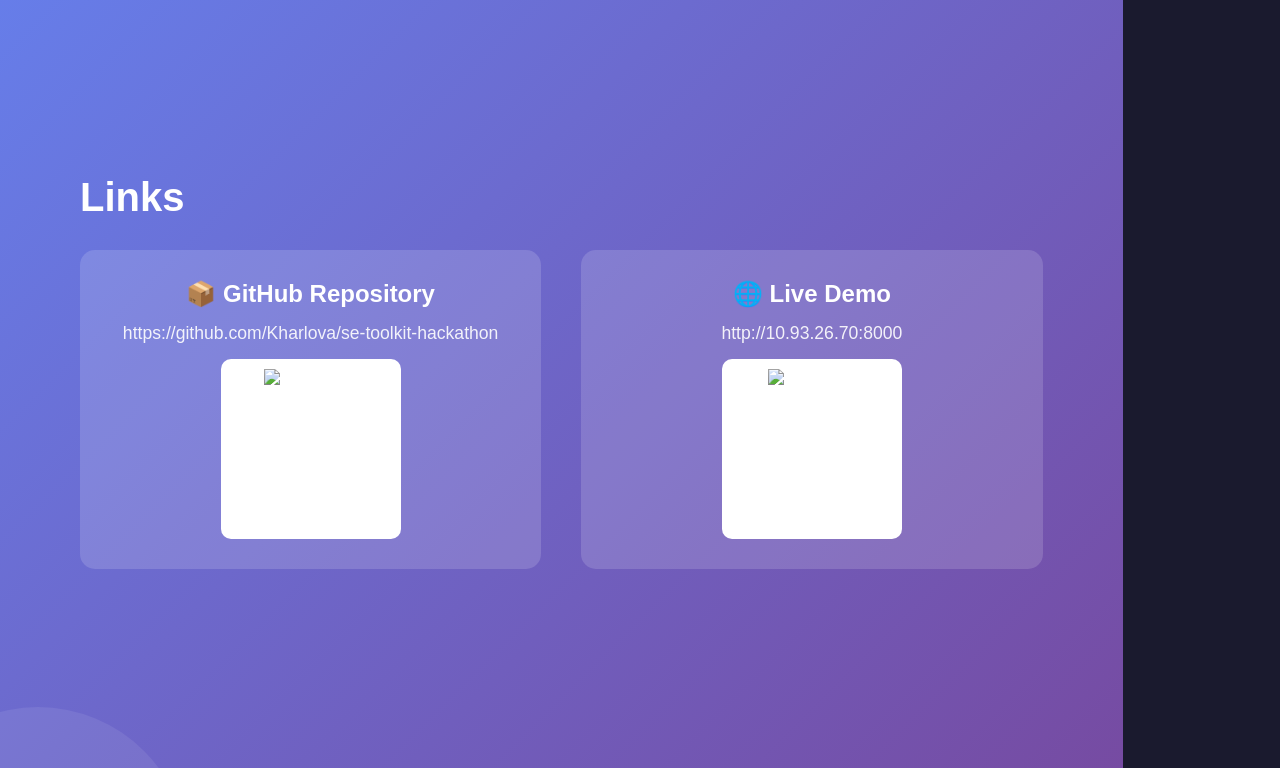
==== commit fa0492ea: "Update presentation with personal info Co-authored-by: Qwen-Coder <qwen-coder@alibabacloud.com>" ====
--- a/presentation.html
+++ b/presentation.html
@@ -213,9 +213,9 @@
         <div class="slide-content">
             <div class="icon">🌱</div>
             <h1>Plant Watering Tracker</h1>
-            <div class="info"><strong>Your Name</strong></div>
-            <div class="info">your.email@innopolis.university</div>
-            <div class="info">Group XX</div>
+            <div class="info"><strong>Kharlova Polina</strong></div>
+            <div class="info">p.kharlova@innopolis.university</div>
+            <div class="info">Group DSAI-04</div>
         </div>
     </div>
 
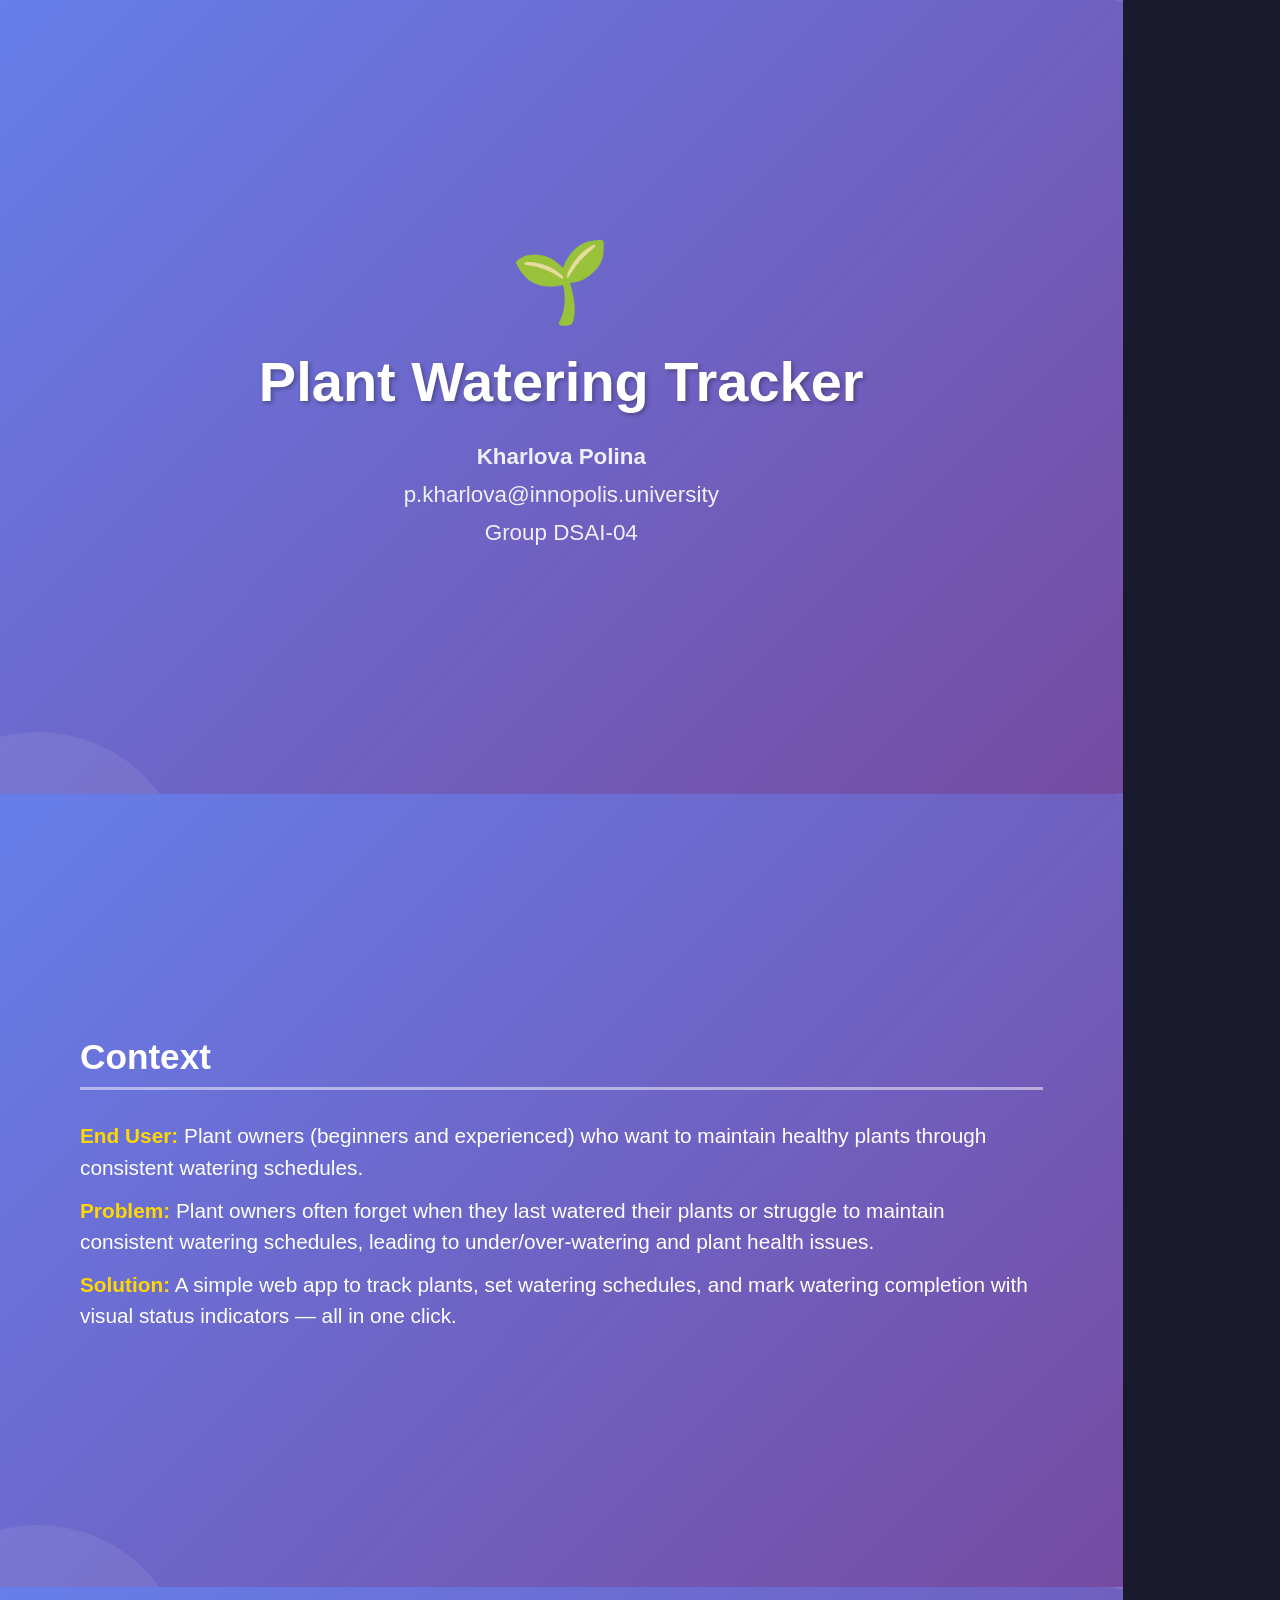
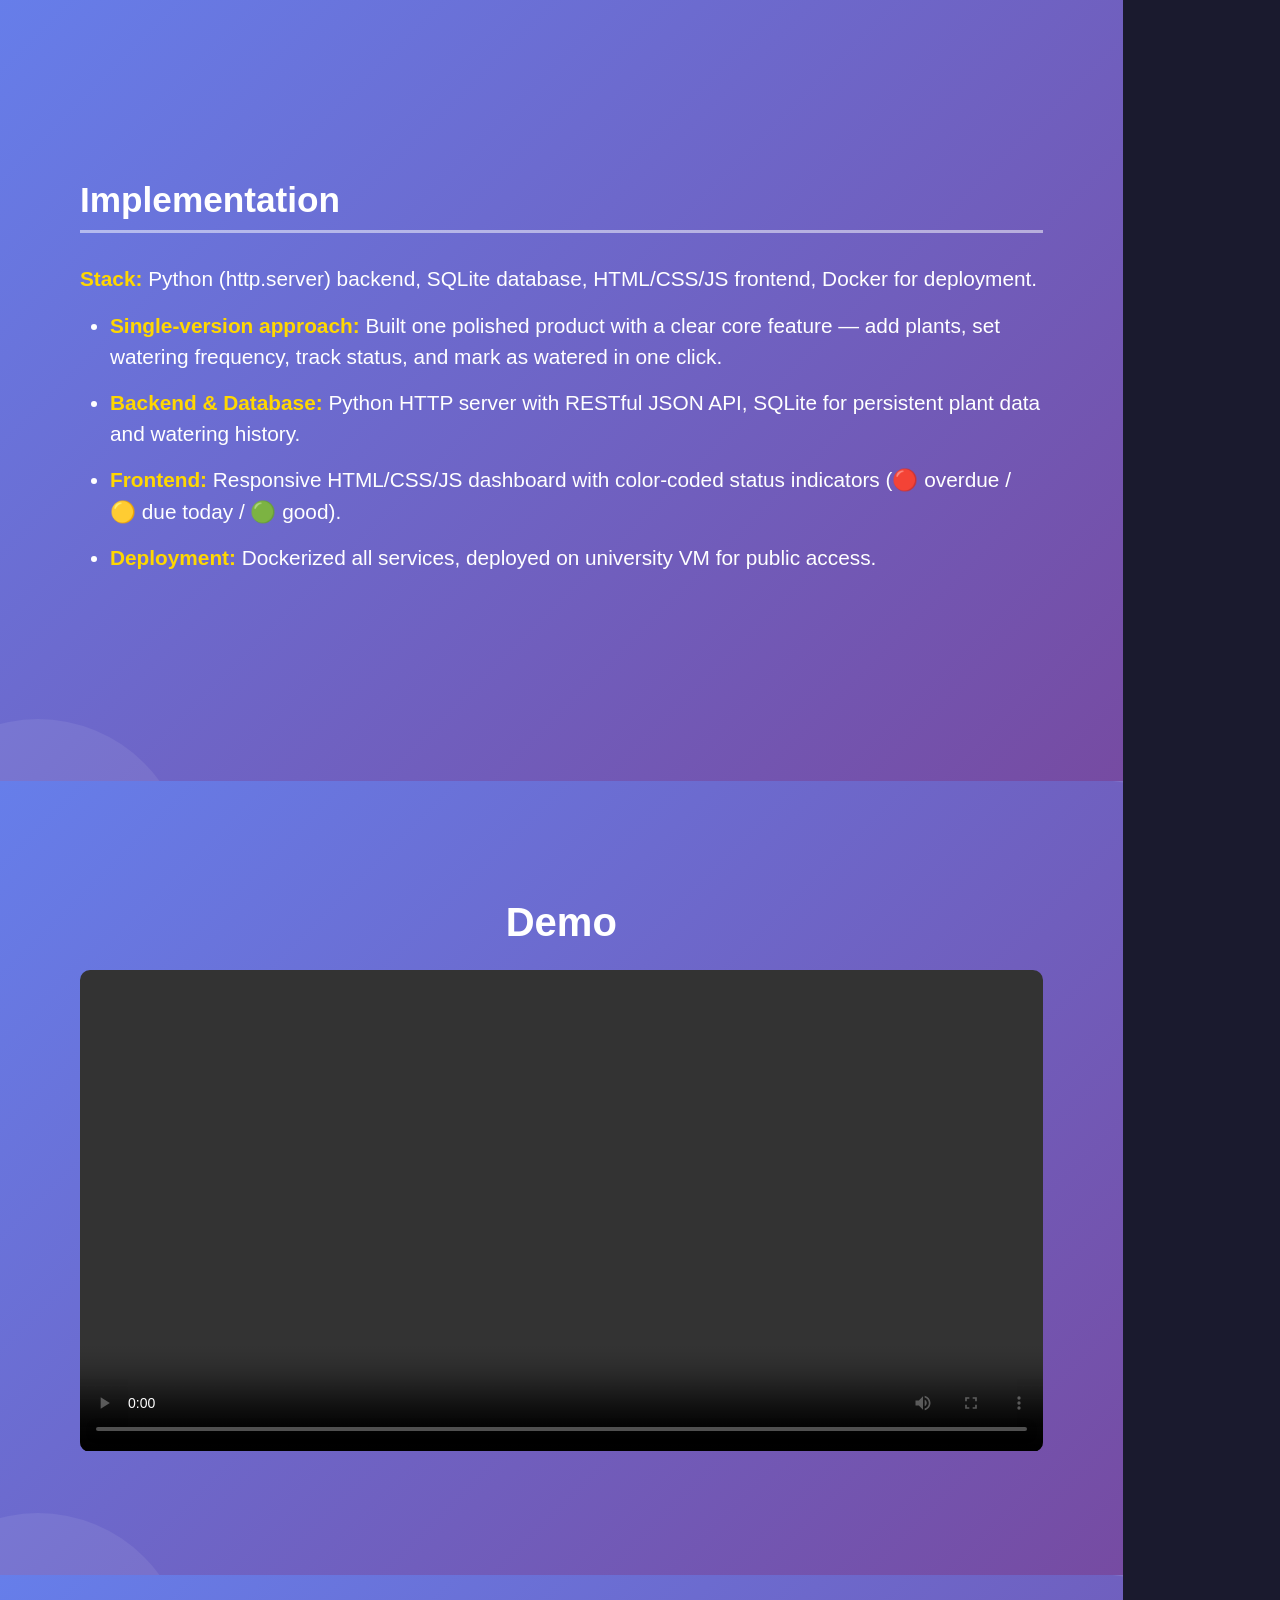
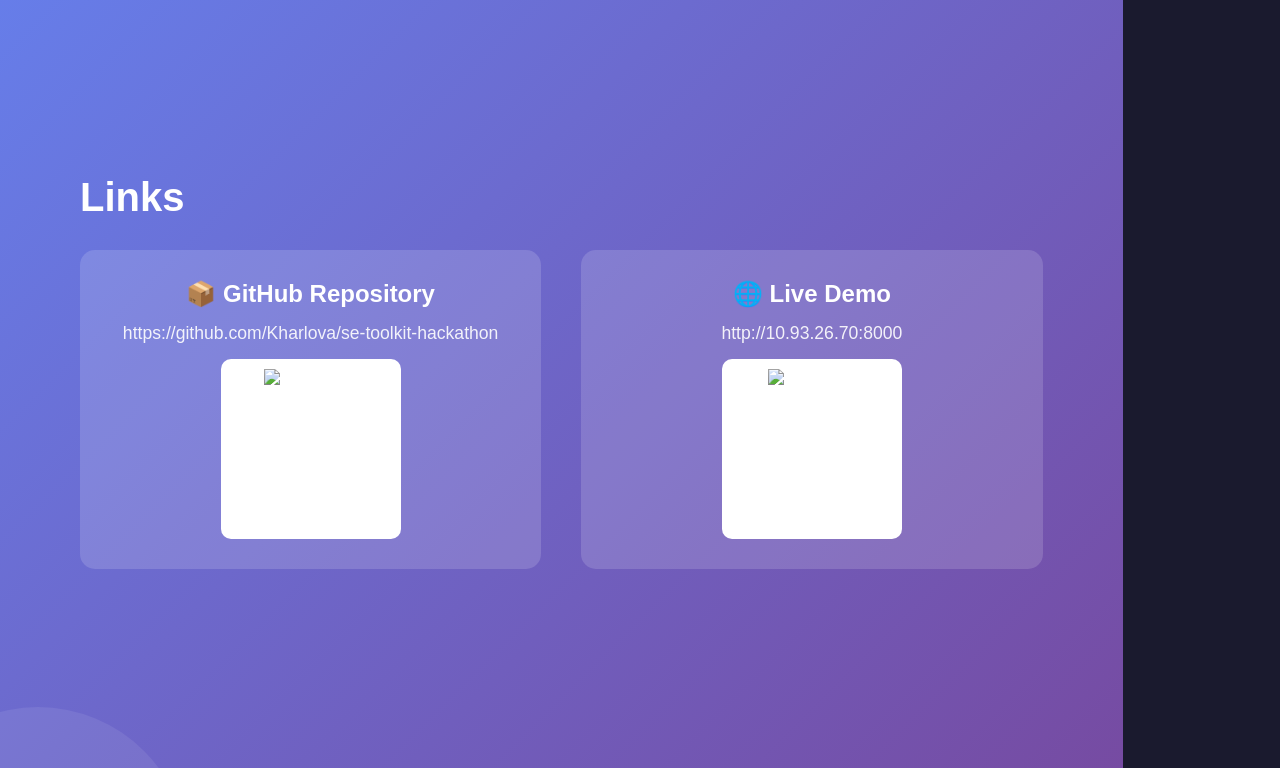
==== commit a7286909: "Add demo video to presentation, remove demo flow text Co-authored-by: Qwen-Coder <qwen-coder@alibaba" ====
--- a/presentation.html
+++ b/presentation.html
@@ -197,12 +197,29 @@
             object-fit: contain;
         }
 
+        @page {
+            size: landscape;
+            margin: 0;
+        }
+
         @media print {
-            .slide {
-                page-break-after: always;
-            }
             body {
                 background: white;
+                -webkit-print-color-adjust: exact;
+                print-color-adjust: exact;
+            }
+
+            .slide {
+                width: 297mm;
+                height: 210mm;
+                page-break-after: always;
+                page-break-inside: avoid;
+                margin: 0;
+                padding: 60px 80px;
+            }
+
+            .slide:last-child {
+                page-break-after: avoid;
             }
         }
     </style>
@@ -247,21 +264,10 @@
     <div class="slide demo-slide">
         <div class="slide-content">
             <h2>Demo</h2>
-            <div class="video-placeholder">
-                <div class="play-icon">▶️</div>
-                <p style="font-size: 1.4em;"><strong>Pre-recorded Video Demonstration</strong></p>
-                <p style="margin-top: 10px; font-size: 1.1em; opacity: 0.8;">(Insert your 2-minute video with voice-over here)</p>
-            </div>
-            <div class="steps">
-                <h3>Demo Flow:</h3>
-                <ol>
-                    <li>Open the app at <code>http://10.93.26.70:8000</code></li>
-                    <li>Add a new plant with watering frequency</li>
-                    <li>View status indicators (🔴 overdue / 🟡 due today / 🟢 good)</li>
-                    <li>Click "Water 💧" to mark as watered</li>
-                    <li>Status updates automatically</li>
-                </ol>
-            </div>
+            <video width="100%" controls style="max-height: 55vh; border-radius: 10px;">
+                <source src="static/demo.mp4" type="video/mp4">
+                Your browser does not support the video tag.
+            </video>
         </div>
     </div>
 
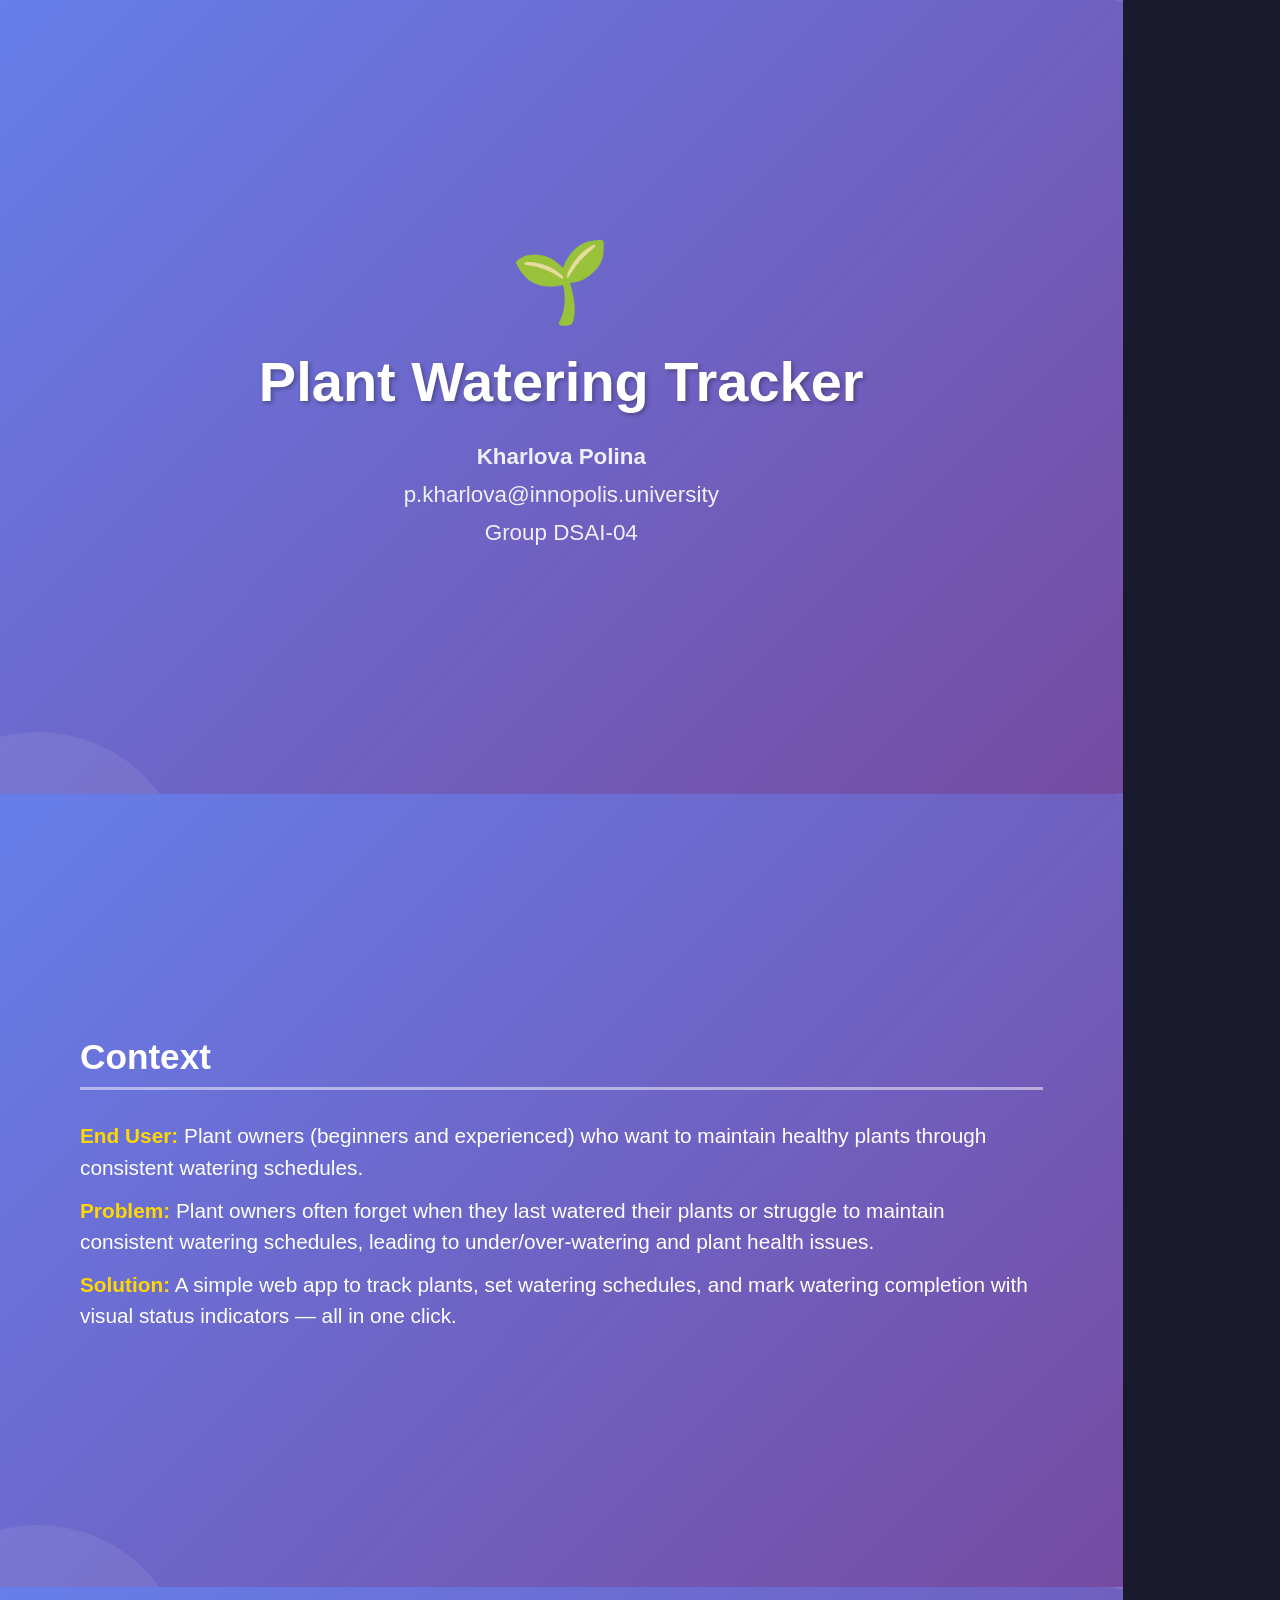
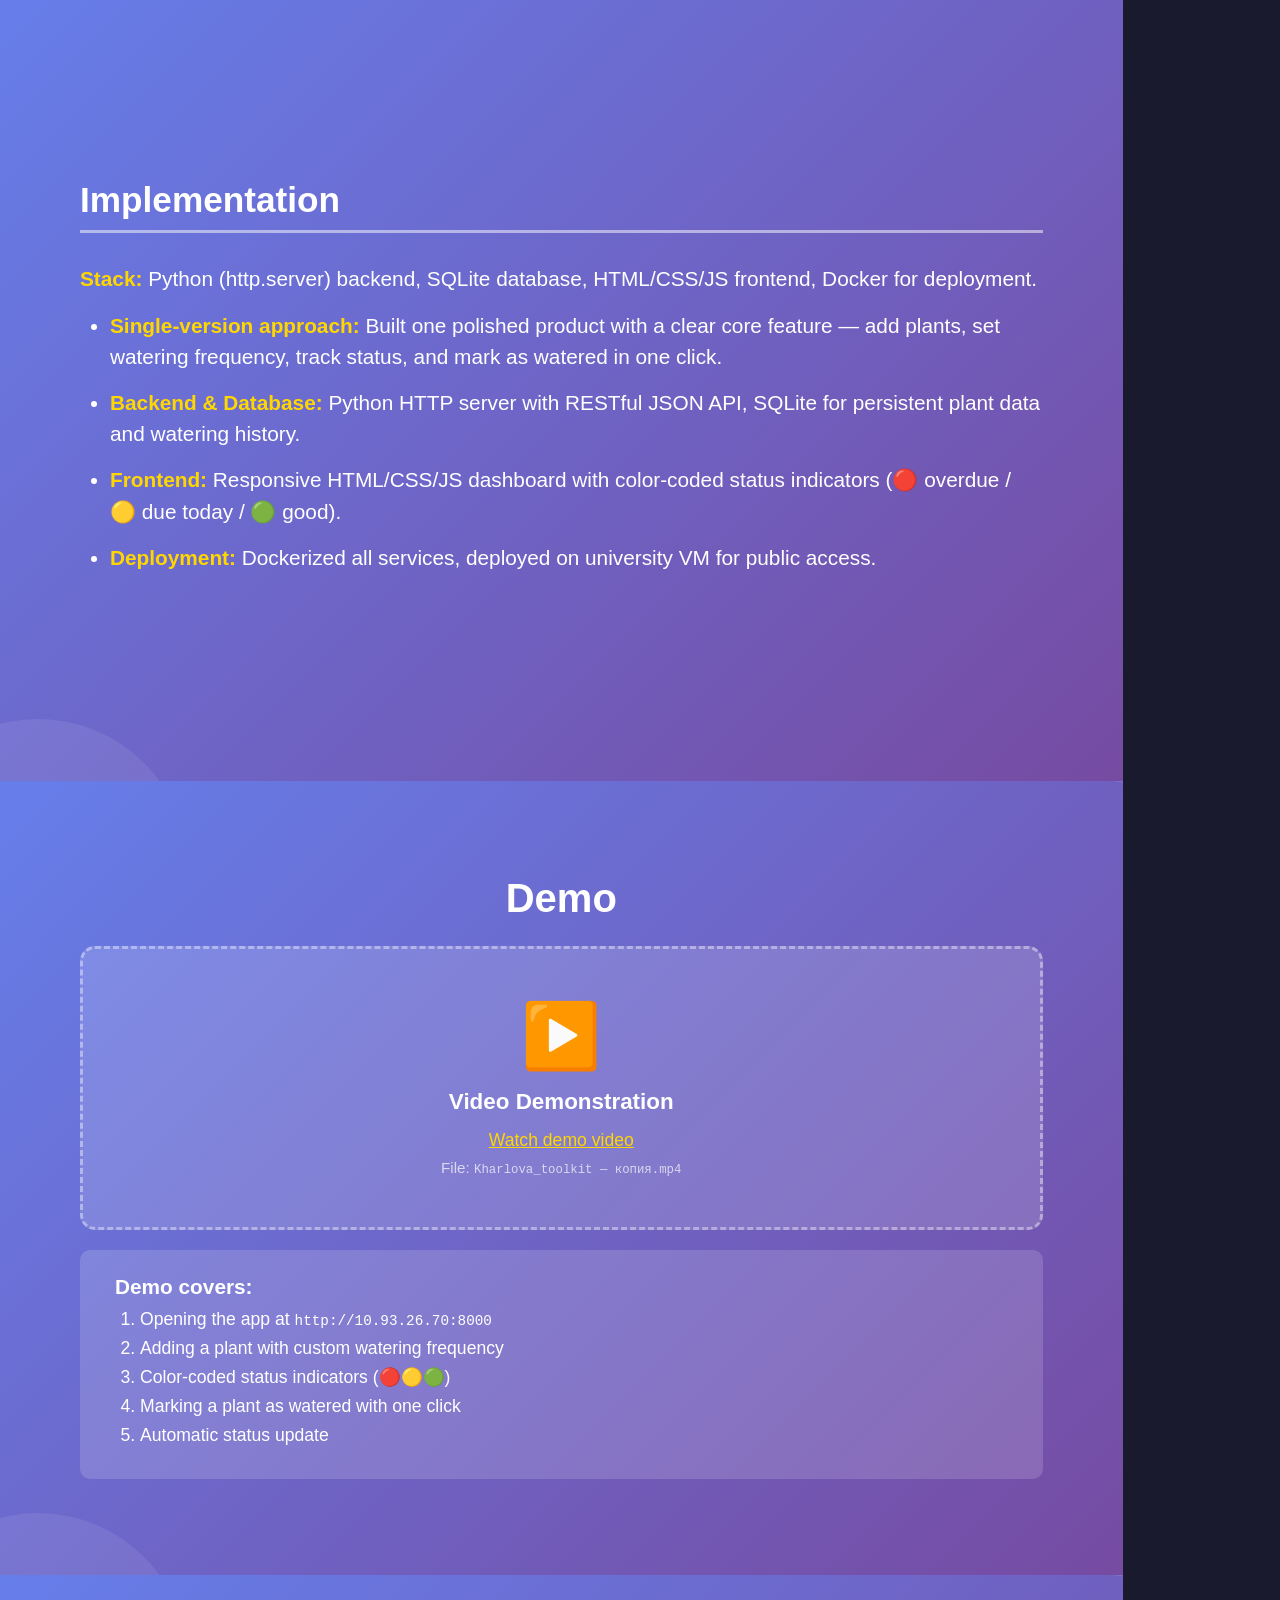
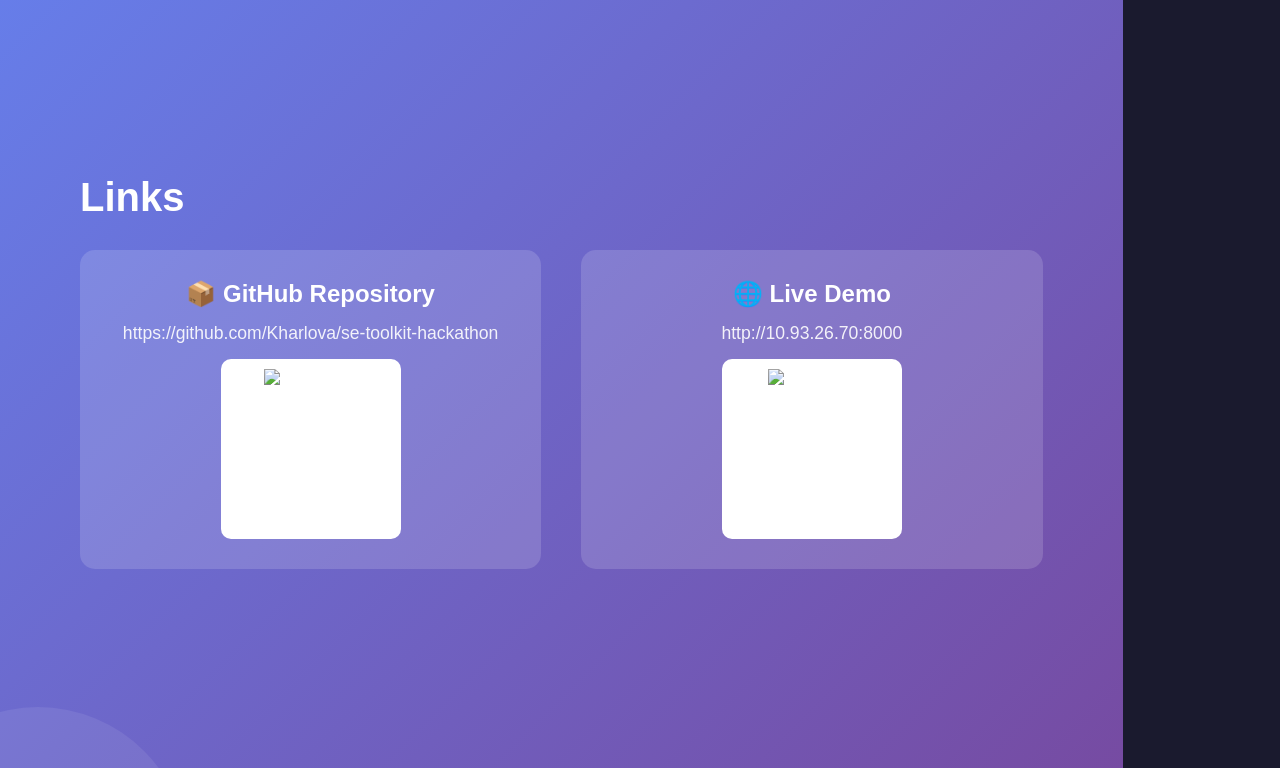
==== commit 3167c070: "Update video link text on demo slide Co-authored-by: Qwen-Coder <qwen-coder@alibabacloud.com>" ====
--- a/presentation.html
+++ b/presentation.html
@@ -264,10 +264,26 @@
     <div class="slide demo-slide">
         <div class="slide-content">
             <h2>Demo</h2>
-            <video width="100%" controls style="max-height: 55vh; border-radius: 10px;">
-                <source src="static/demo.mp4" type="video/mp4">
-                Your browser does not support the video tag.
-            </video>
+            <div class="video-placeholder">
+                <div class="play-icon">▶️</div>
+                <p style="font-size: 1.4em;"><strong>Video Demonstration</strong></p>
+                <p style="margin-top: 15px; font-size: 1.1em;">
+                    <a href="https://github.com/Kharlova/se-toolkit-hackathon/raw/main/Kharlova_toolkit%20%E2%80%94%20%D0%BA%D0%BE%D0%BF%D0%B8%D1%8F.mp4" style="color: #ffd700; text-decoration: underline;">
+                        Watch demo video
+                    </a>
+                </p>
+                <p style="margin-top: 8px; font-size: 0.95em; opacity: 0.7;">File: <code>Kharlova_toolkit — копия.mp4</code></p>
+            </div>
+            <div class="steps">
+                <h3>Demo covers:</h3>
+                <ol>
+                    <li>Opening the app at <code>http://10.93.26.70:8000</code></li>
+                    <li>Adding a plant with custom watering frequency</li>
+                    <li>Color-coded status indicators (🔴🟡🟢)</li>
+                    <li>Marking a plant as watered with one click</li>
+                    <li>Automatic status update</li>
+                </ol>
+            </div>
         </div>
     </div>
 
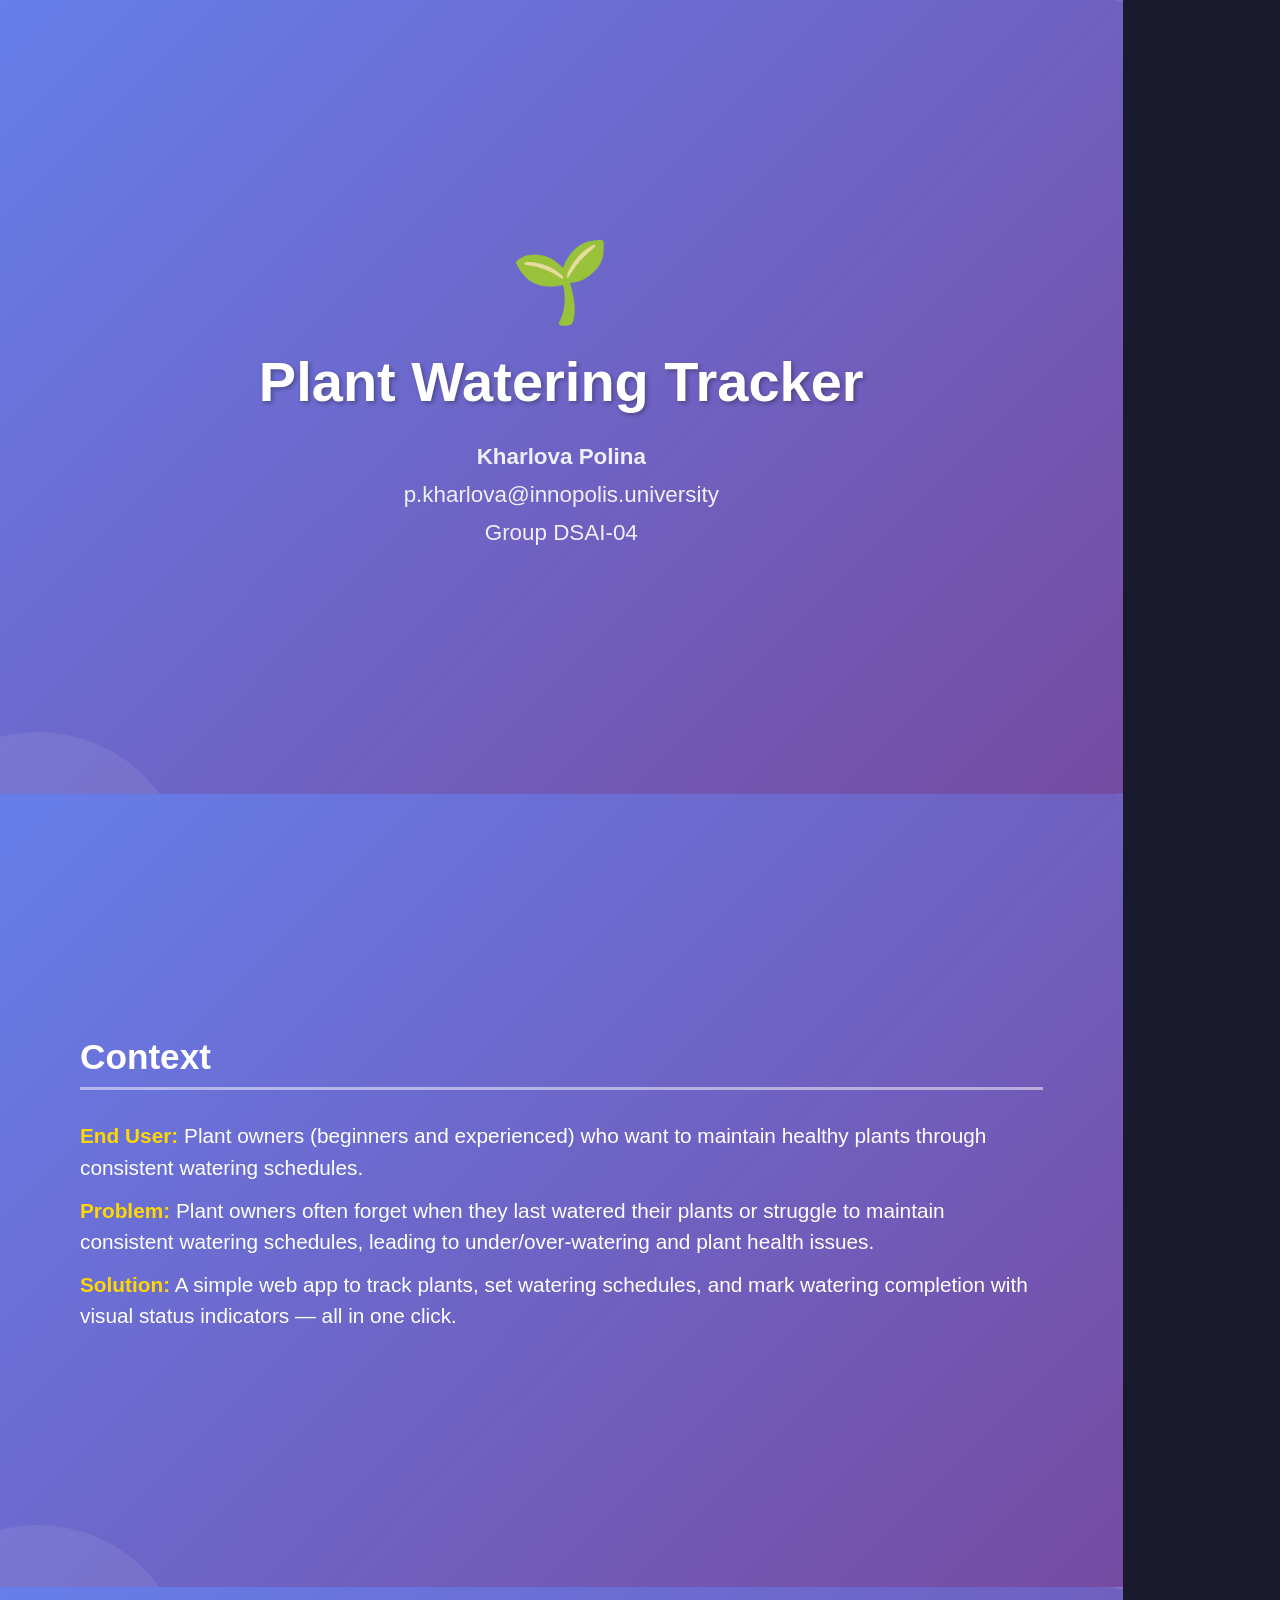
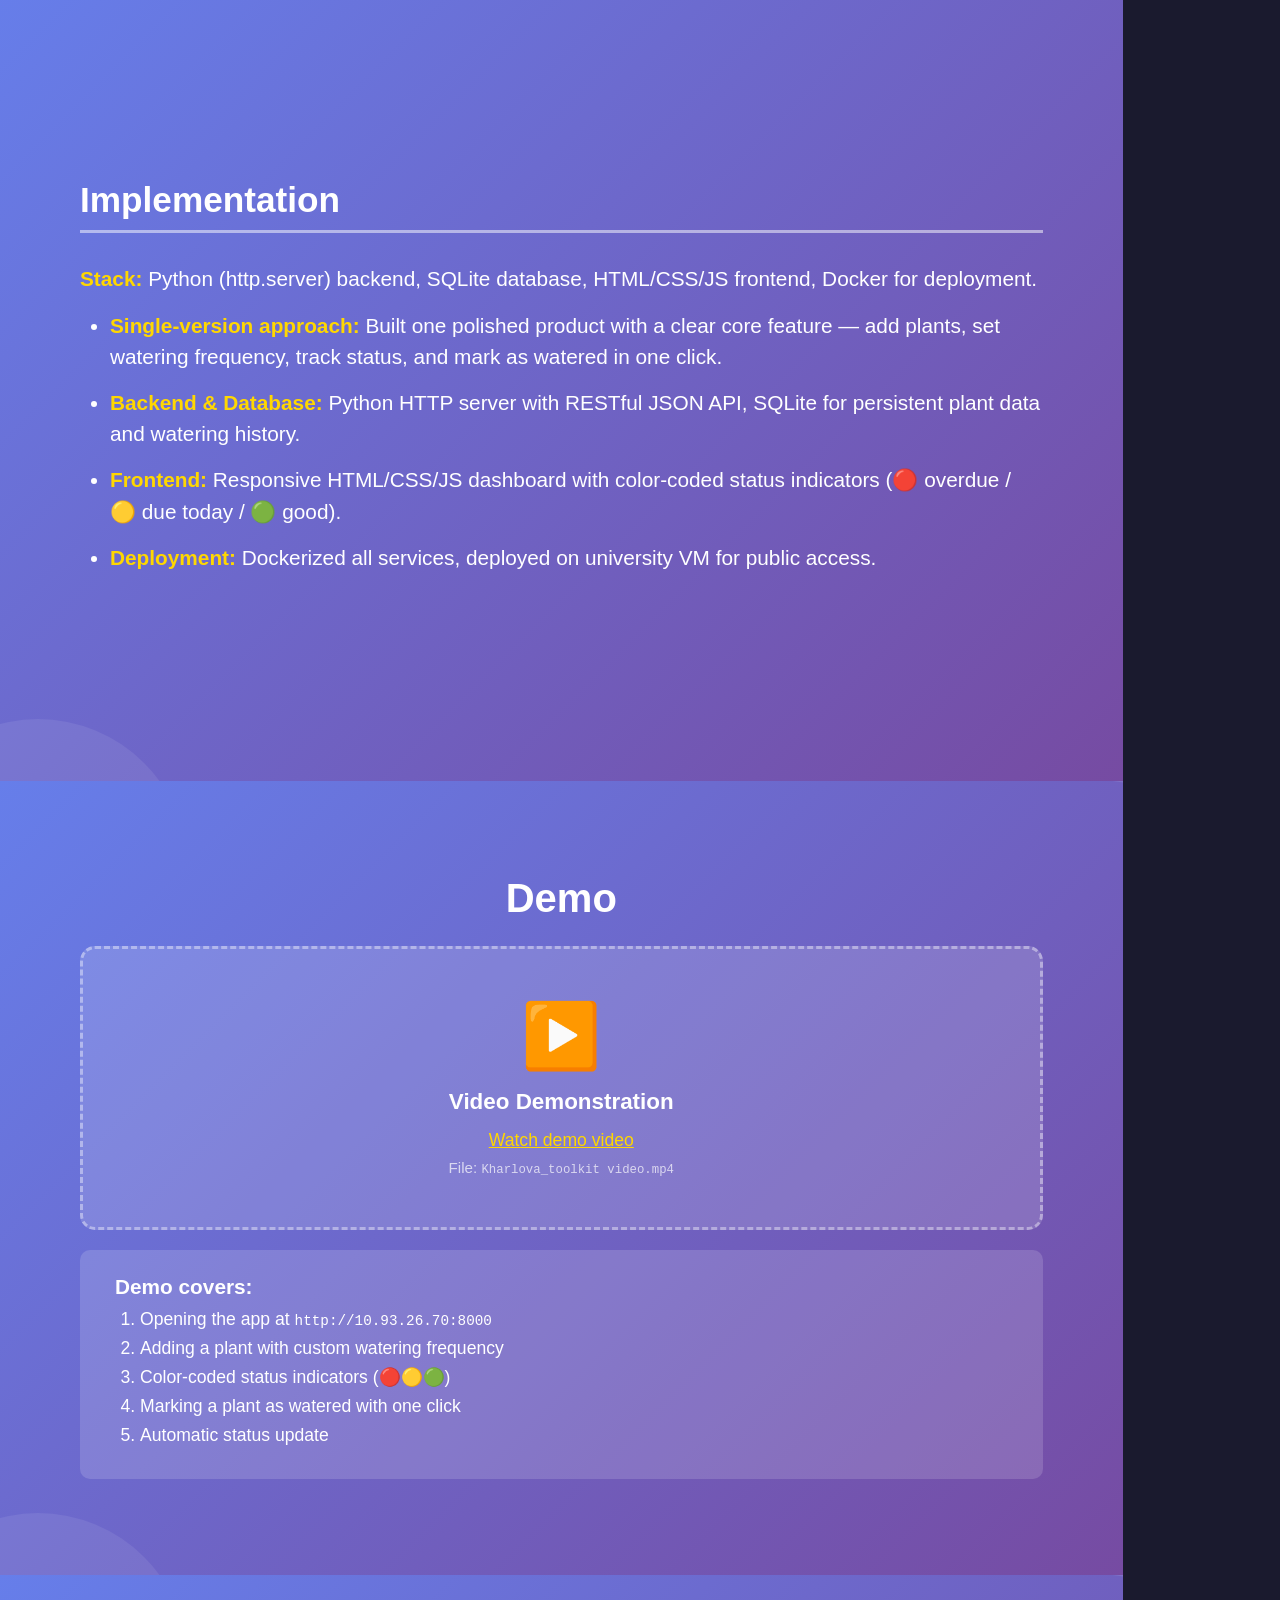
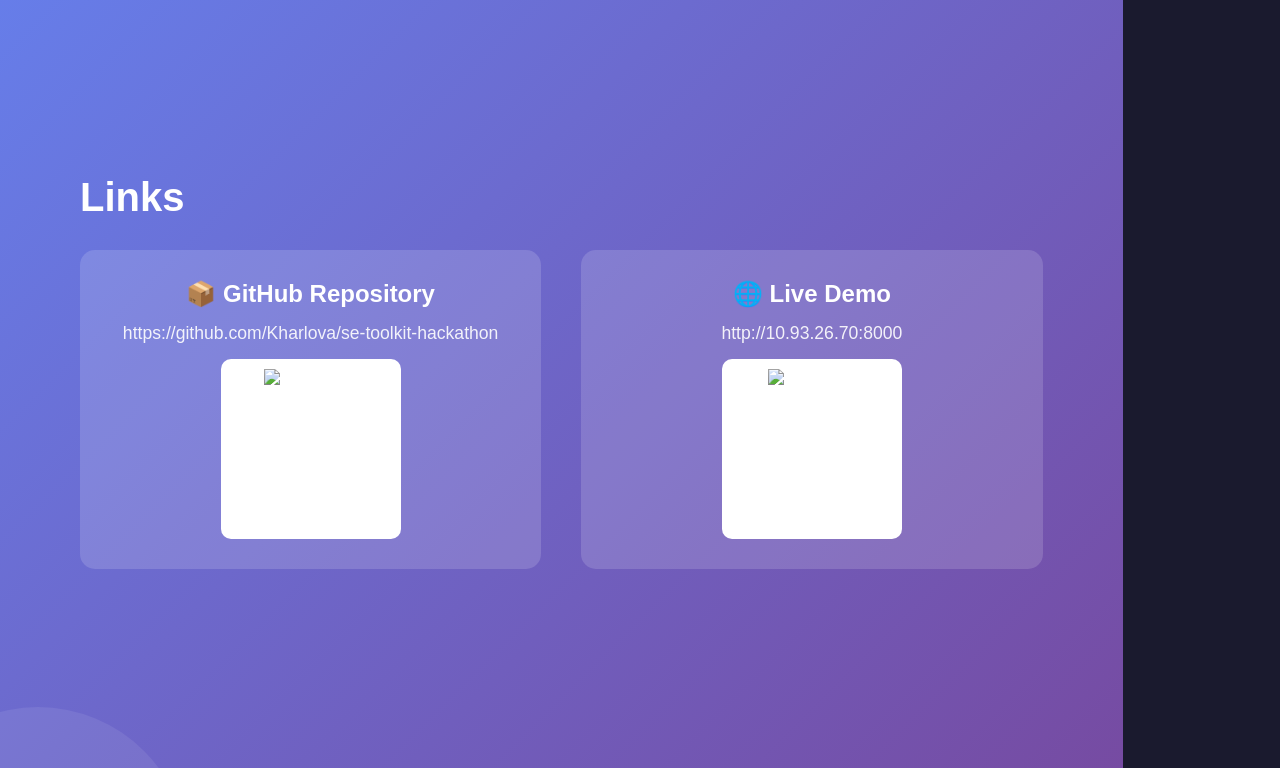
==== commit 7f1d23eb: "Update video reference to Kharlova_toolkit video.mp4 Co-authored-by: Qwen-Coder <qwen-coder@alibabac" ====
--- a/presentation.html
+++ b/presentation.html
@@ -268,11 +268,11 @@
                 <div class="play-icon">▶️</div>
                 <p style="font-size: 1.4em;"><strong>Video Demonstration</strong></p>
                 <p style="margin-top: 15px; font-size: 1.1em;">
-                    <a href="https://github.com/Kharlova/se-toolkit-hackathon/raw/main/Kharlova_toolkit%20%E2%80%94%20%D0%BA%D0%BE%D0%BF%D0%B8%D1%8F.mp4" style="color: #ffd700; text-decoration: underline;">
+                    <a href="https://github.com/Kharlova/se-toolkit-hackathon/raw/main/Kharlova_toolkit%20video.mp4" style="color: #ffd700; text-decoration: underline;">
                         Watch demo video
                     </a>
                 </p>
-                <p style="margin-top: 8px; font-size: 0.95em; opacity: 0.7;">File: <code>Kharlova_toolkit — копия.mp4</code></p>
+                <p style="margin-top: 8px; font-size: 0.95em; opacity: 0.7;">File: <code>Kharlova_toolkit video.mp4</code></p>
             </div>
             <div class="steps">
                 <h3>Demo covers:</h3>
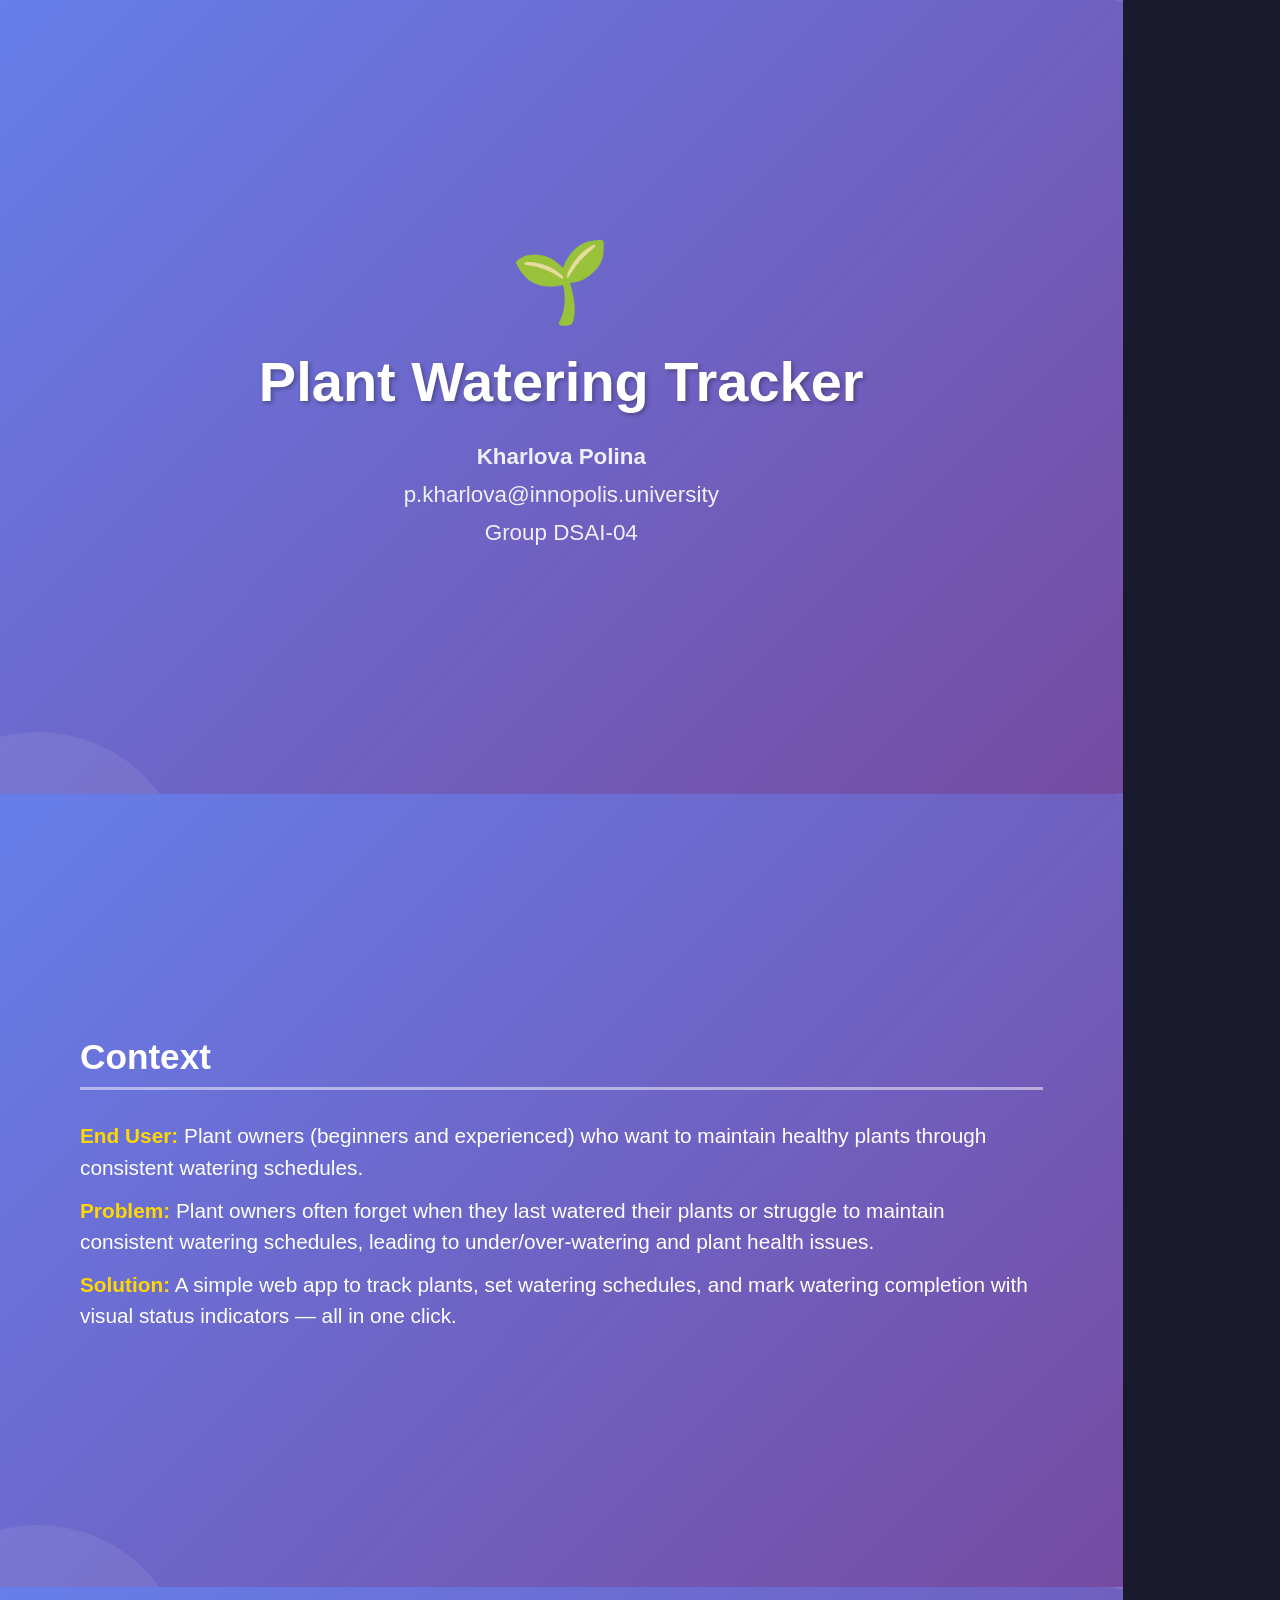
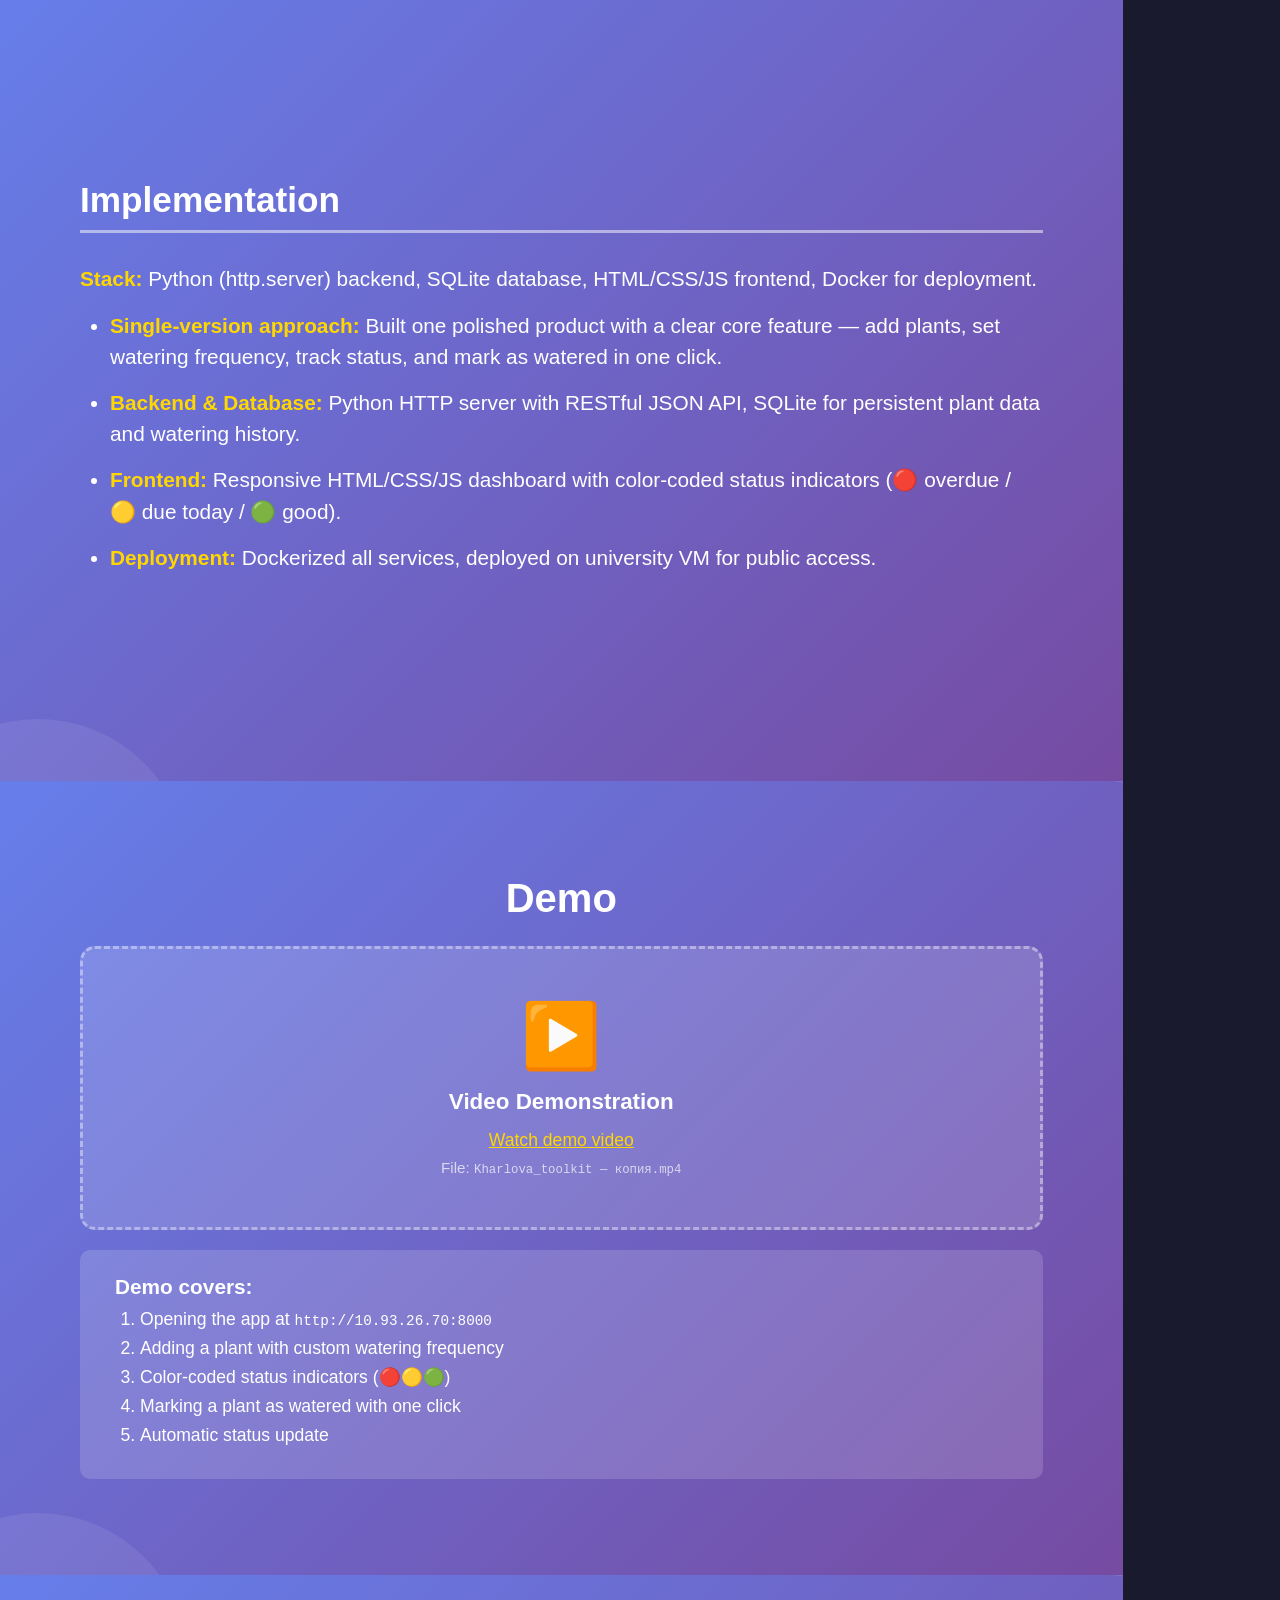
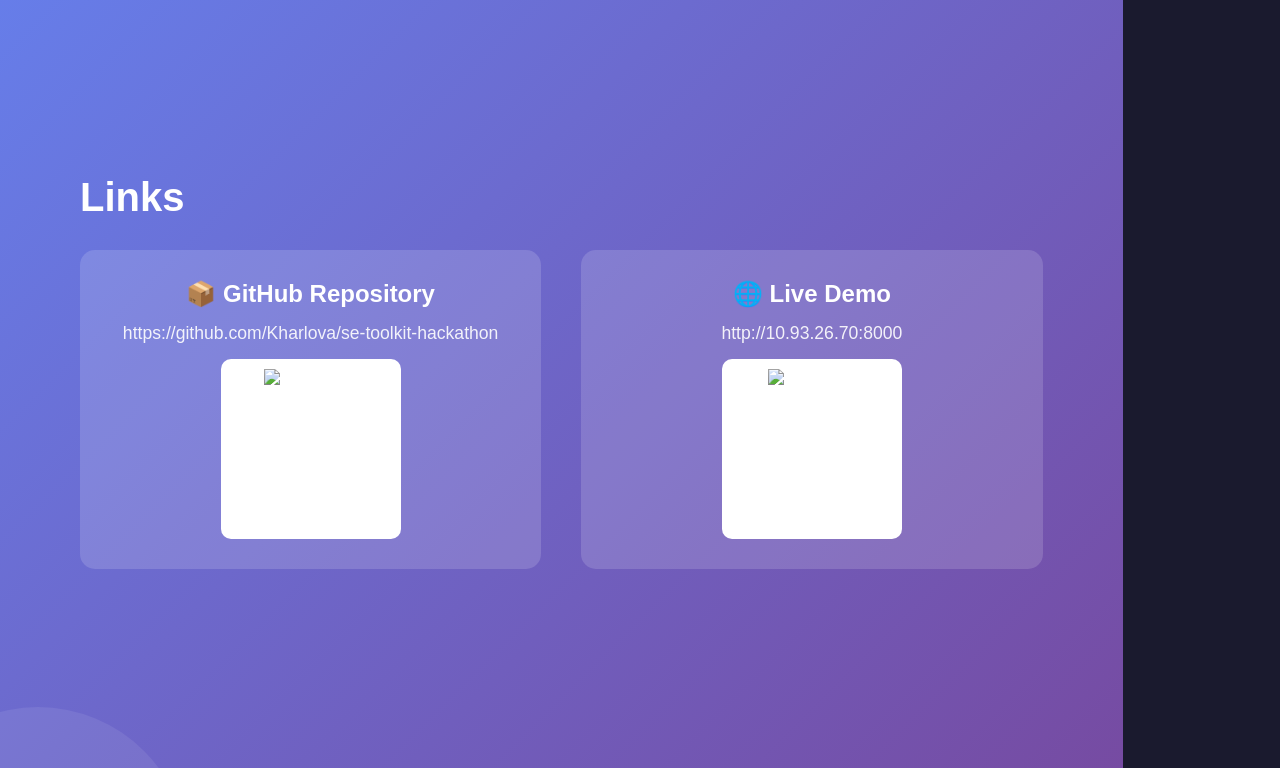
==== commit 886b50dc: "Revert "Update video reference to Kharlova_toolkit video.mp4" This reverts commit 7f1d23eb5ec08135cb" ====
--- a/presentation.html
+++ b/presentation.html
@@ -268,11 +268,11 @@
                 <div class="play-icon">▶️</div>
                 <p style="font-size: 1.4em;"><strong>Video Demonstration</strong></p>
                 <p style="margin-top: 15px; font-size: 1.1em;">
-                    <a href="https://github.com/Kharlova/se-toolkit-hackathon/raw/main/Kharlova_toolkit%20video.mp4" style="color: #ffd700; text-decoration: underline;">
+                    <a href="https://github.com/Kharlova/se-toolkit-hackathon/raw/main/Kharlova_toolkit%20%E2%80%94%20%D0%BA%D0%BE%D0%BF%D0%B8%D1%8F.mp4" style="color: #ffd700; text-decoration: underline;">
                         Watch demo video
                     </a>
                 </p>
-                <p style="margin-top: 8px; font-size: 0.95em; opacity: 0.7;">File: <code>Kharlova_toolkit video.mp4</code></p>
+                <p style="margin-top: 8px; font-size: 0.95em; opacity: 0.7;">File: <code>Kharlova_toolkit — копия.mp4</code></p>
             </div>
             <div class="steps">
                 <h3>Demo covers:</h3>
